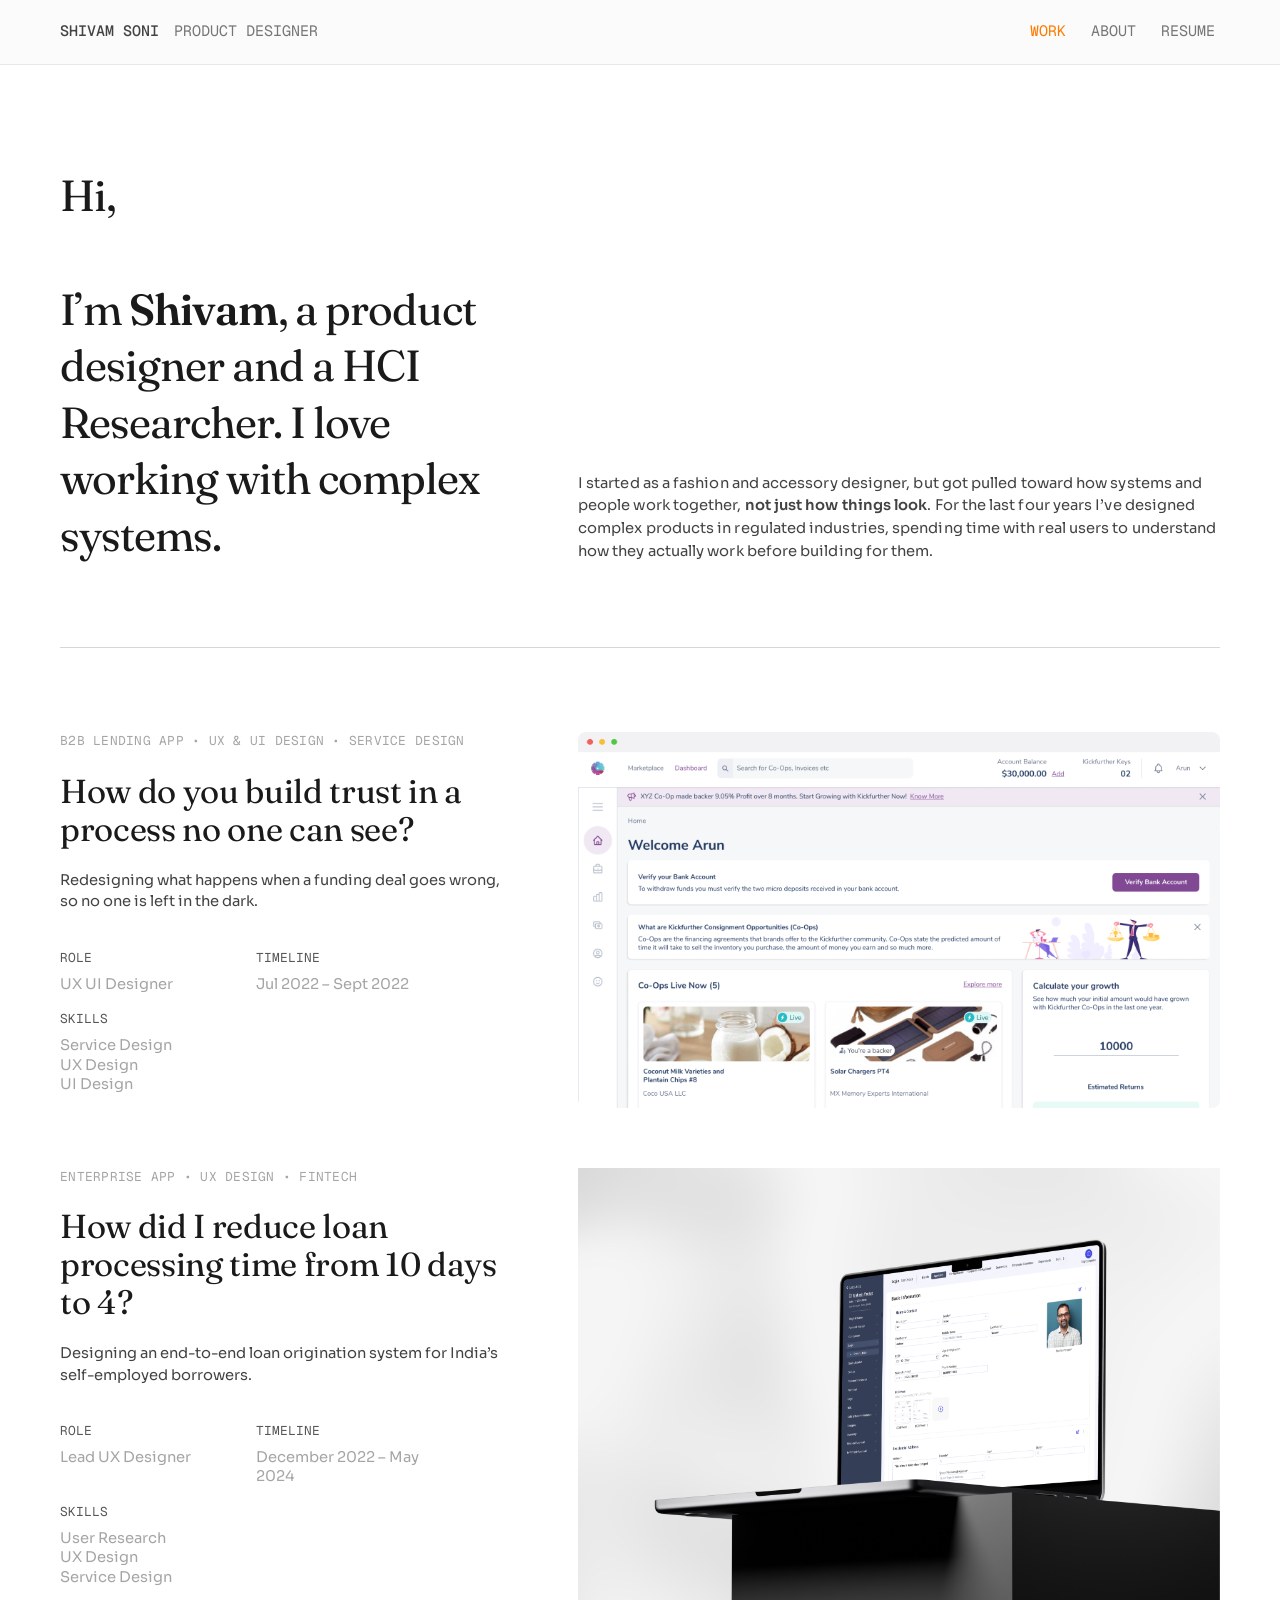
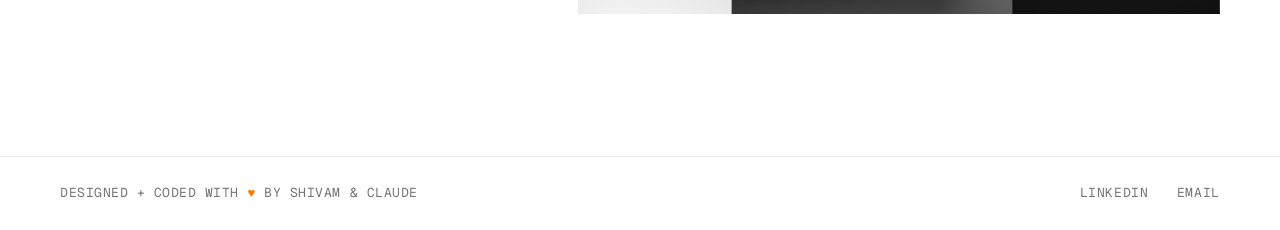
==== index.html @ f863c884 "Sahayya hero square corners; home Sahayya card uses hero image - Sahayya hero image: remove corner r" ====
<!DOCTYPE html>
<html lang="en">
<head>
  <meta charset="UTF-8" />
  <meta name="viewport" content="width=device-width, initial-scale=1.0" />
  <!-- Microsoft Clarity -->
  <script type="text/javascript">
    (function(c,l,a,r,i,t,y){
        c[a]=c[a]||function(){(c[a].q=c[a].q||[]).push(arguments)};
        t=l.createElement(r);t.async=1;t.src="https://www.clarity.ms/tag/"+i;
        y=l.getElementsByTagName(r)[0];y.parentNode.insertBefore(t,y);
    })(window, document, "clarity", "script", "ylozhf8jq7");
  </script>
  <link rel="icon" href="assets/favicon.svg" type="image/svg+xml" />
  <link rel="icon" href="assets/favicon-32.png" sizes="32x32" type="image/png" />
  <link rel="apple-touch-icon" href="assets/apple-touch-icon.png" />
  <title>Shivam Soni — Product Designer</title>
  <meta name="description" content="Shivam Soni — product designer and HCI researcher who loves working with complex systems. Selected UX case studies: Sahayya and Kickfurther." />

  <!-- Open Graph -->
  <meta property="og:type" content="website" />
  <meta property="og:title" content="Shivam Soni — Product Designer" />
  <meta property="og:description" content="Product designer & HCI researcher who loves working with complex systems. Selected UX case studies." />
  <meta property="og:image" content="assets/img/kickfurther/hero.png" />

  <link rel="preconnect" href="https://fonts.googleapis.com" />
  <link rel="preconnect" href="https://fonts.gstatic.com" crossorigin />
  <link href="https://fonts.googleapis.com/css2?family=Fraunces:opsz,wght@9..144,400;9..144,500;9..144,600&family=Mukta:wght@400;500;600;700&family=Sora:wght@400;600&family=Geist+Mono:wght@400;500&display=swap" rel="stylesheet" />
  <link rel="stylesheet" href="assets/css/styles.css" />
</head>
<body class="hp">

  <!-- ===================== TOP NAV ===================== -->
  <header class="site-nav">
    <div class="site-nav__inner">
      <div class="site-nav__rail" aria-hidden="true"></div>
      <div class="site-nav__col">
      <a class="brand" href="index.html">
        <span class="brand__name">Shivam Soni</span>
        <span class="brand__role">Product Designer</span>
      </a>
      <nav class="site-nav__nav" aria-label="Primary">
        <button class="site-nav__toggle" type="button" aria-expanded="false" aria-controls="nav-menu">
          <span>Work</span>
          <svg class="site-nav__caret" viewBox="0 0 24 24" fill="none" aria-hidden="true"><path d="M6 9l6 6 6-6" stroke="currentColor" stroke-width="2" stroke-linecap="round" stroke-linejoin="round" /></svg>
        </button>
        <div class="site-nav__links" id="nav-menu">
          <a href="index.html" class="is-current" aria-current="page">Work</a>
          <a href="about.html">About</a>
          <a href="https://drive.google.com/file/d/1szhlKCJLZO5032RSUDJxsAey4lzY45WD/view?usp=drive_link" target="_blank" rel="noopener noreferrer">Resume</a>
        </div>
      </nav>
      </div>
    </div>
  </header>

  <!-- ===================== HOME ===================== -->
  <main class="hp-main">
    <div class="hp-stack">

      <!-- ===== Intro ===== -->
      <section class="hp-hero">
        <h1 class="hp-hero__title">Hi,<br /><br />I&rsquo;m <strong>Shivam</strong>, a product designer and a HCI Researcher. I love working with complex systems.</h1>
        <p class="hp-hero__intro">I started as a fashion and accessory designer, but got pulled toward how systems and people work together, <strong>not just how things look</strong>. For the last four years I&rsquo;ve designed complex products in regulated industries, spending time with real users to understand how they actually work before building for them.</p>
      </section>

      <hr class="hp-divider" />

      <!-- ===== Selected work ===== -->
      <h2 class="visually-hidden">Selected work</h2>
      <div class="hp-work">

        <!-- Kickfurther -->
        <a class="hp-case" href="kickfurther.html" aria-label="Kickfurther case study — How do you build trust in a process no one can see?">
          <div class="hp-case__text">
            <div class="hp-case__head">
              <p class="hp-eyebrow">B2B Lending app &bull; UX &amp; UI Design &bull; Service Design</p>
              <h3 class="hp-case__title">How do you build trust in a process no one can see?</h3>
              <p class="hp-case__subtitle">Redesigning what happens when a funding deal goes wrong, so no one is left in the dark.</p>
            </div>
            <dl class="hp-meta">
              <div class="hp-meta__col"><dt>Role</dt><dd>UX UI Designer</dd></div>
              <div class="hp-meta__col"><dt>Timeline</dt><dd>Jul 2022 &ndash; Sept 2022</dd></div>
              <div class="hp-meta__col"><dt>Skills</dt><dd>Service Design<br />UX Design<br />UI Design</dd></div>
            </dl>
          </div>
          <figure class="hp-case__media asset-slot" data-caption="Kickfurther investor dashboard mockup">
            <img src="assets/img/home/laptop-kickfurther.png" alt="Kickfurther dashboard — Co-Ops and account overview, in a browser mockup" />
          </figure>
        </a>

        <!-- Sahayya -->
        <a class="hp-case" href="sahayya.html" aria-label="Sahayya case study — How did I reduce loan processing time from 10 days to 4?">
          <div class="hp-case__text">
            <div class="hp-case__head">
              <p class="hp-eyebrow">Enterprise app &bull; UX Design &bull; Fintech</p>
              <h3 class="hp-case__title">How did I reduce loan processing time from 10 days to 4?</h3>
              <p class="hp-case__subtitle">Designing an end-to-end loan origination system for India&rsquo;s self-employed borrowers.</p>
            </div>
            <dl class="hp-meta">
              <div class="hp-meta__col"><dt>Role</dt><dd>Lead UX Designer</dd></div>
              <div class="hp-meta__col"><dt>Timeline</dt><dd>December 2022 &ndash; May 2024</dd></div>
              <div class="hp-meta__col"><dt>Skills</dt><dd>User Research<br />UX Design<br />Service Design</dd></div>
            </dl>
          </div>
          <figure class="hp-case__media asset-slot" data-caption="Sahayya loan-origination app mockup">
            <img src="assets/img/sahayya/hero-laptop.png" alt="Sahayya loan-origination app shown on a laptop, over a soft grey gradient" />
          </figure>
        </a>

      </div>
    </div>
  </main>

  <!-- ===================== FOOTER ===================== -->
  <footer class="site-footer">
    <div class="site-footer__inner">
      <p class="site-footer__credit">Designed + Coded with <span class="heart">&hearts;</span> by Shivam &amp; Claude</p>
      <nav class="site-footer__links" aria-label="Social">
        <a href="https://www.linkedin.com/in/designbyshivam/" target="_blank" rel="noopener noreferrer">LinkedIn</a>
        <a href="mailto:shivamsoni164@gmail.com" target="_blank" rel="noopener noreferrer">Email</a>
      </nav>
    </div>
  </footer>

  <script src="assets/js/main.js"></script>
</body>
</html>
---- assets/css/styles.css ----
/* =====================================================================
   Sahayya case study — Shivam Soni
   Design tokens mirrored from Figma (Portfolio-Collab, node 13:1399)
   ===================================================================== */

:root {
  /* =================================================================
     Design tokens — single source of truth for the whole site.
     Values mirror the Figma "Mode 1" token export (Grey + Tangy Orange).
     ================================================================= */

  /* ---- Grey ramp (Figma "Grey") ---- */
  --grey-40:  #fbfbfb;
  --grey-50:  #fafafa;
  --grey-100: #f5f5f5;
  --grey-200: #e6e6e6;
  --grey-300: #d6d6d6;
  --grey-400: #a5a5a5;
  --grey-500: #767676;
  --grey-600: #575757;
  --grey-700: #434343;
  --grey-800: #212121;
  --grey-900: #1a1a1a;
  --grey-950: #0a0a0a;

  /* ---- Tangy Orange ramp (Figma "Tangy Orange") — brand accent ---- */
  --tangy-50:  #fff9ec;
  --tangy-100: #fff2d3;
  --tangy-200: #ffe2a5;
  --tangy-300: #ffcc6d;
  --tangy-400: #ffab32;
  --tangy-500: #ff910a;
  --tangy-600: #ff7b00;
  --tangy-700: #cc5902;
  --tangy-800: #a1460b;
  --tangy-900: #823b0c;
  --tangy-950: #461c04;

  /* ---- Semantic aliases (use these in components) ---- */
  --accent:        var(--tangy-600);   /* primary brand accent  #ff7b00 */
  --accent-strong: var(--tangy-700);   /* hover / pressed        #cc5902 */
  --accent-soft:   var(--tangy-400);   /* soft accent rules      #ffab32 */
  --accent-tint:   var(--tangy-50);    /* faint accent surface   #fff9ec */

  /* ---- Product / illustrative colours (NOT brand tokens — see note) ---- */
  --blue:       #3b41e3;      /* Sahayya app UI recreation */
  --blue-10:    #f5f5fe;
  --error:      #ff5630;      /* SQL-error dialog (semantic red) */
  --success:    #1f8a4c;      /* "mandatory/positive" status pill */

  /* ---- Surfaces ---- */
  --bg:            #ffffff;
  --persona-bg:    #f6efe6;   /* warm cream card (illustrative) */
  --lavender:      #f4f0fe;   /* hero placeholder tint (illustrative) */
  --hairline:      rgba(50, 64, 79, 0.10);

  /* ---- Type ---- */
  --font-sans: "Mukta", "Ek Mukta", -apple-system, BlinkMacSystemFont, "Segoe UI", Roboto, Arial, sans-serif;
  --font-mono: "Geist Mono", ui-monospace, SFMono-Regular, Menlo, Consolas, monospace;
  /* Serif display face for headings (Fraunces), matching the Figma design */
  --font-display: "Fraunces", Georgia, "Times New Roman", serif;
  /* Body/UI face for the Home + About pages (Figma uses Sora) */
  --font-body: "Sora", -apple-system, BlinkMacSystemFont, "Segoe UI", Roboto, Arial, sans-serif;

  /* ---- Layout ---- */
  --nav-h: 64px;
  --content-max: 768px;
  --sidebar-w: 200px;
  --gutter: 64px;
  --page-pad-x: 60px;
  --wrap-max: 1200px;
  --section-gap: 88px;
}

/* ---------------------------------------------------------------- reset */
*,
*::before,
*::after { box-sizing: border-box; }

html { scroll-behavior: smooth; scroll-padding-top: calc(var(--nav-h) + 24px); }

body {
  margin: 0;
  background: var(--bg);
  color: var(--grey-600);
  font-family: var(--font-sans);
  font-size: 18px;
  line-height: 1.6;
  -webkit-font-smoothing: antialiased;
  text-rendering: optimizeLegibility;
}

img { max-width: 100%; display: block; }
a { color: inherit; text-decoration: none; }

/* ================================================================= NAV */
.site-nav {
  position: sticky;
  top: 0;
  z-index: 100;
  background: var(--grey-40);            /* Figma grey/40 #fbfbfb */
  border-bottom: 1px solid var(--hairline);
}
.site-nav__inner {
  /* Uniform nav width across every page (1602 content + 60px gutters). */
  max-width: calc(1602px + var(--page-pad-x) * 2);
  margin: 0 auto;
  min-height: var(--nav-h);
  padding: 20px var(--page-pad-x) 21px;
  display: flex;
  align-items: center;
  gap: var(--gutter);
}
/* Rail is legacy (old content-aligned nav); the bar now spans the full inner
   width on all pages, brand hard-left and links hard-right. */
.site-nav__rail { display: none; }
.site-nav__col {
  flex: 1 1 auto;
  min-width: 0;
  max-width: none;
  display: flex;
  align-items: center;
  justify-content: space-between;
}
.brand {
  display: flex;
  gap: 15px;
  align-items: flex-start;
  font-family: var(--font-mono);
  font-size: 15px;
  line-height: 22.5px;
  text-transform: uppercase;
}
.brand__name  { color: var(--grey-700); font-weight: 500; }
.brand__role  { color: var(--grey-500); }

/* ---- Primary nav wrapper (holds the desktop links + mobile toggle) ---- */
.site-nav__nav { position: relative; display: flex; align-items: center; }

.site-nav__links {
  display: flex;
  align-items: center;
  gap: 15px;
  font-family: var(--font-mono);
  font-size: 15px;
  line-height: 22.5px;
  text-transform: uppercase;
  color: var(--grey-500);
}
.site-nav__links a {
  padding: 0 5px;
  color: var(--grey-500);
  transition: color .18s ease;
}
.site-nav__links a:hover { color: var(--grey-700); }
.site-nav__links a.is-current { color: var(--accent); }

/* ---- Mobile dropdown toggle (hidden on desktop) ---- */
.site-nav__toggle {
  display: none;
  align-items: center;
  gap: 2px;
  padding: 0 5px;
  margin: 0;
  border: 0;
  background: none;
  cursor: pointer;
  font-family: var(--font-mono);
  font-size: 15px;
  line-height: 22.5px;
  text-transform: uppercase;
  color: var(--accent);
}
.site-nav__caret {
  width: 24px;
  height: 24px;
  flex: 0 0 auto;
  transition: transform .18s ease;
}
.site-nav__toggle[aria-expanded="true"] .site-nav__caret { transform: rotate(180deg); }

/* ============================================================== LAYOUT */
.layout {
  max-width: var(--wrap-max);
  margin: 0 auto;
  padding: 72px var(--page-pad-x) 40px;
  display: flex;
  align-items: flex-start;
  gap: var(--gutter);
}

/* ---- Sidebar ---- */
.sidebar {
  position: sticky;
  top: calc(var(--nav-h) + 40px);
  flex: 0 0 var(--sidebar-w);
  width: var(--sidebar-w);
}
.sidebar__back {
  display: inline-block;
  font-family: var(--font-mono);
  font-size: 16px;
  line-height: 22.5px;
  text-transform: uppercase;
  letter-spacing: .06em;
  color: var(--grey-500);
  margin-bottom: 28px;
  transition: color .18s ease;
}
.sidebar__back:hover { color: var(--grey-800); }

.section-nav { display: flex; flex-direction: column; gap: 12px; }
.section-nav__link {
  font-family: var(--font-mono);
  font-size: 16px;
  line-height: 22.5px;
  text-transform: uppercase;
  letter-spacing: .04em;
  color: var(--grey-400);
  transition: color .18s ease;
  width: fit-content;
}
.section-nav__link:hover { color: var(--grey-600); }
.section-nav__link.is-active { color: var(--grey-900); }

/* ---- Content column ---- */
.content {
  flex: 1 1 auto;
  min-width: 0;
  max-width: var(--content-max);
}

.section { margin-bottom: var(--section-gap); }
.section:last-child { margin-bottom: 0; }

/* ============================================================ TYPE-SETS */
.eyebrow {
  font-family: var(--font-mono);
  font-size: 15px;
  letter-spacing: .04em;
  text-transform: uppercase;
  color: var(--grey-400);
  margin: 0 0 22px;
}

.hero__title {
  font-family: var(--font-display);
  font-optical-sizing: auto;
  font-size: clamp(32px, 4.8vw, 48px);
  line-height: 1.06;
  letter-spacing: -0.015em;
  color: var(--grey-800);
  font-weight: 400;
  margin: 0 0 22px;
}
.hero__subtitle {
  font-size: clamp(19px, 2.2vw, 22px);
  line-height: 1.45;
  color: var(--grey-400);
  margin: 0 0 40px;
  max-width: 680px;
}

.section__title {
  font-family: var(--font-display);
  font-optical-sizing: auto;
  font-size: clamp(28px, 4vw, 42px);
  line-height: 1.12;
  letter-spacing: -0.005em;
  color: var(--grey-800);
  font-weight: 400;
  margin: 0 0 20px;
}

.body {
  font-size: clamp(18px, 2.2vw, 22px);
  line-height: 1.45;
  color: var(--grey-500);
  margin: 0 0 22px;
  max-width: var(--content-max);
}
.body:last-child { margin-bottom: 0; }
.body strong { color: var(--grey-800); font-weight: 600; }

.caption {
  font-family: var(--font-mono);
  font-size: 13px;
  color: var(--grey-400);
  margin: 12px 0 28px;
}

/* ================================================================ META */
.meta {
  display: grid;
  grid-template-columns: repeat(4, 1fr);
  gap: 48px;
  margin: 0;
  padding-top: 8px;
}
.meta__col dt {
  font-family: var(--font-mono);
  font-size: 14px;
  text-transform: uppercase;
  letter-spacing: .03em;
  color: var(--grey-500);
  margin-bottom: 8px;
}
.meta__col dd {
  margin: 0;
  font-size: 16px;
  line-height: 1.5;
  color: var(--grey-600);
}

/* ======================================================= ASSET SLOTS */
/* Framed placeholders that "just work" whether or not the real
   exported image is present. When the <img> loads, it covers the
   placeholder; when it 404s, main.js reveals a labelled panel.       */
.asset-slot {
  position: relative;
  margin: 0 0 32px;
  border: 1px solid var(--hairline);
  border-radius: 6px;
  overflow: hidden;
  background: var(--lavender);
}
.asset-slot img { width: 100%; height: auto; display: block; }

.asset-slot.is-missing { background: var(--grey-40); }
.asset-slot.is-missing img { display: none; }
.asset-slot.is-missing::after {
  content: attr(data-caption) " — add to /images";
  display: flex;
  align-items: center;
  justify-content: center;
  text-align: center;
  padding: 24px;
  min-height: 100%;
  font-family: var(--font-mono);
  font-size: 13px;
  color: var(--grey-400);
  background:
    repeating-linear-gradient(45deg, transparent, transparent 11px, rgba(0,0,0,.02) 11px, rgba(0,0,0,.02) 12px);
}
/* Give empty slots a sensible height via aspect ratios */
.hero__image { aspect-ratio: 766 / 512; }
.diagram { aspect-ratio: 761 / 325; }
.diagram--matrix { aspect-ratio: 768 / 630; background: var(--grey-40); }
.diagram--wide { aspect-ratio: 768 / 158; }
.asset-slot.is-missing { aspect-ratio: auto; }
/* When a real image is present, let it define the height (avoids crop/gap
   when an export's ratio differs slightly from the placeholder box). */
.asset-slot:has(img) { aspect-ratio: auto; border: none; background: transparent; border-radius: 0; }
.asset-slot.is-missing.hero__image::after { min-height: 320px; }
.asset-slot.is-missing.diagram::after { min-height: 240px; }
.asset-slot.is-missing.diagram--matrix::after { min-height: 420px; }
.asset-slot.is-missing.diagram--wide::after { min-height: 120px; }

/* Small dialog image — keep it dialog-sized, not full width */
.error-slot { max-width: 420px; }

/* ============================================================ PERSONA */
.persona {
  display: grid;
  grid-template-columns: 320px 1fr;
  gap: 0;
  background: var(--persona-bg);
  border-radius: 10px;
  overflow: hidden;
  margin-bottom: 40px;
}
.persona__media {
  position: relative;
  min-height: 340px;
  background: #e9ddcb;
}
.persona__photo {
  margin: 0;
  border: none;
  border-radius: 0;
  height: 100%;
  background: #e2d4bf;
}
.persona__photo,
.persona__photo img { height: 100%; }
.persona__photo img { object-fit: cover; }
.persona__photo.is-missing { aspect-ratio: auto; }
.persona__photo.is-missing::after { min-height: 340px; }

.persona__body { padding: 32px 34px; }
.persona__kicker {
  font-family: var(--font-mono);
  font-size: 12px;
  letter-spacing: .08em;
  text-transform: uppercase;
  color: var(--accent);
  margin: 0 0 14px;
}
.persona__name {
  font-size: 32px;
  line-height: 1.1;
  font-weight: 600;
  color: var(--grey-800);
  margin: 0 0 14px;
}
.persona__name span { color: var(--accent); }
.persona__desc {
  font-size: 16px;
  color: var(--grey-600);
  margin: 0 0 20px;
}
.persona__quote {
  margin: 0 0 22px;
  padding-left: 16px;
  border-left: 2px solid var(--accent-soft);
  font-size: 16px;
  font-style: italic;
  color: var(--grey-700);
}

/* ---- chips ---- */
.chip-row { list-style: none; margin: 0; padding: 0; display: flex; flex-wrap: wrap; gap: 8px; }
.chip {
  font-family: var(--font-mono);
  font-size: 12px;
  letter-spacing: .02em;
  color: var(--grey-600);
  background: rgba(255, 255, 255, 0.7);
  border: 1px solid rgba(0, 0, 0, 0.06);
  border-radius: 999px;
  padding: 6px 12px;
  white-space: nowrap;
}
.chip--overlay {
  position: absolute;
  z-index: 2;
  background: rgba(255, 255, 255, 0.92);
  box-shadow: 0 2px 10px rgba(0, 0, 0, 0.08);
}
.chip--a { top: 16px; left: 16px; }
.chip--b { bottom: 16px; left: 16px; }

/* =============================================================== HMW */
.hmw { list-style: none; margin: 22px 0; padding: 0; display: flex; flex-direction: column; gap: 28px; }
.hmw__item {
  border-left: 2px solid var(--accent-soft);
  padding: 2px 0 2px 18px;
  font-style: italic;
  font-size: 18px;
  line-height: 1.5;
  color: var(--grey-600);
}
.hmw__item strong { color: var(--grey-800); font-weight: 600; }

/* ========================================================= UI CARD */
.ui-card {
  border: 1px solid var(--grey-300);
  border-radius: 8px;
  overflow: hidden;
  background: #fff;
  box-shadow: 0 8px 30px rgba(0, 0, 0, 0.05);
  margin: 8px 0 4px;
}
.ui-card__tabs {
  display: flex;
  flex-wrap: wrap;
  gap: 4px;
  padding: 10px 14px 0;
  background: var(--blue-10);
  border-bottom: 1px solid var(--grey-300);
}
.ui-tab {
  font-family: var(--font-mono);
  font-size: 12px;
  color: var(--grey-500);
  padding: 8px 12px;
  border-radius: 6px 6px 0 0;
}
.ui-tab.is-active { color: var(--blue); background: #fff; font-weight: 500; box-shadow: inset 0 -2px 0 var(--blue); }
.ui-card__meta {
  display: flex;
  align-items: center;
  flex-wrap: wrap;
  gap: 10px;
  padding: 14px 18px;
  font-family: var(--font-mono);
  font-size: 12px;
  color: var(--grey-500);
}
.ui-status {
  font-family: var(--font-mono);
  font-size: 11px;
  text-transform: uppercase;
  letter-spacing: .04em;
  padding: 3px 9px;
  border-radius: 999px;
}
.ui-status--positive { color: var(--success); background: rgba(31, 138, 76, 0.10); }
.ui-status--mandatory { color: var(--accent); background: var(--accent-tint); }

.ui-table-wrap { overflow-x: auto; }
.ui-table { width: 100%; border-collapse: collapse; font-size: 14px; min-width: 460px; }
.ui-table th {
  text-align: left;
  font-family: var(--font-mono);
  font-size: 11px;
  text-transform: uppercase;
  letter-spacing: .04em;
  color: var(--grey-400);
  font-weight: 500;
  padding: 10px 18px;
  border-bottom: 1px solid var(--grey-300);
  background: var(--grey-40);
}
.ui-table td { padding: 11px 18px; color: var(--grey-700); border-bottom: 1px solid var(--grey-300); }
.ui-table__section td {
  font-family: var(--font-mono);
  font-size: 11px;
  text-transform: uppercase;
  letter-spacing: .05em;
  color: var(--grey-500);
  background: var(--blue-10);
}
.ui-table tbody tr:last-child td { border-bottom: none; }
.ui-card__remark {
  margin: 0;
  padding: 14px 18px 16px;
  font-size: 14px;
  color: var(--grey-600);
  border-top: 1px solid var(--grey-300);
}
.ui-card__remark span {
  font-family: var(--font-mono);
  font-size: 11px;
  text-transform: uppercase;
  letter-spacing: .04em;
  color: var(--grey-400);
  margin-right: 10px;
}

/* ======================================================= ERROR CARD */
.error-card {
  border: 1px solid rgba(255, 86, 48, 0.35);
  border-radius: 8px;
  background: #fff;
  max-width: 420px;
  margin: 8px 0 32px;
  overflow: hidden;
  box-shadow: 0 8px 30px rgba(0, 0, 0, 0.05);
}
.error-card__head {
  display: flex;
  align-items: center;
  gap: 10px;
  background: rgba(255, 86, 48, 0.08);
  color: var(--error);
  font-weight: 600;
  font-size: 15px;
  padding: 14px 18px;
  border-bottom: 1px solid rgba(255, 86, 48, 0.2);
}
.error-card__dot { width: 10px; height: 10px; border-radius: 50%; background: var(--error); flex: 0 0 auto; }
.error-card__label {
  font-family: var(--font-mono);
  font-size: 11px;
  text-transform: uppercase;
  letter-spacing: .05em;
  color: var(--grey-400);
  margin: 16px 18px 6px;
}
.error-card__body { margin: 0; padding: 0 18px 18px; font-size: 14px; color: var(--grey-600); line-height: 1.6; }

/* ============================================================= FOOTER */
.site-footer {
  border-top: 1px solid var(--hairline);
  margin-top: 40px;
}
.site-footer__inner {
  /* Match the nav width so the footer aligns with the bar on every page. */
  max-width: calc(1602px + var(--page-pad-x) * 2);
  margin: 0 auto;
  padding: 26px var(--page-pad-x);
  display: flex;
  align-items: center;
  justify-content: space-between;
  gap: 20px;
}
.site-footer__credit {
  font-family: var(--font-mono);
  font-size: 13px;
  text-transform: uppercase;
  letter-spacing: .04em;
  color: var(--grey-500);
  margin: 0;
}
.heart { color: var(--accent); }
.site-footer__links {
  display: flex;
  gap: 28px;
  font-family: var(--font-mono);
  font-size: 13px;
  text-transform: uppercase;
  letter-spacing: .05em;
  color: var(--grey-500);
}
.site-footer__links a { transition: color .18s ease; }
.site-footer__links a:hover { color: var(--grey-800); }

/* ============================================================== HOME */
.visually-hidden {
  position: absolute; width: 1px; height: 1px; padding: 0; margin: -1px;
  overflow: hidden; clip: rect(0 0 0 0); white-space: nowrap; border: 0;
}
/* Homepage has no sidebar, so its content is a single column centred on
   the page (not offset by an empty rail like the case-study layout). */
.home-layout {
  max-width: calc(var(--content-max) + var(--page-pad-x) * 2);
  margin: 0 auto;
  padding: 72px var(--page-pad-x) 40px;
}
.home-rail { display: none; }
.home-content { min-width: 0; max-width: none; }

/* Centre the shared nav on the homepage so it lines up with that column */
.home .site-nav__rail { display: none; }
.home .site-nav__col { margin: 0 auto; }

/* =====================================================================
   HOME PAGE (Figma 273:76 desktop / 313:3715 mobile)
   Wide two-column layout: hero (heading + intro), then case rows pairing
   a text column with a MacBook browser mockup. Two-column >=1280px,
   single-column stack below (tablet + mobile).
   ===================================================================== */
/* Full-width nav on the homepage (no sidebar rail; not the centred About nav).
   The nav wrap matches the homepage content wrap so the brand + links line up
   with the content edges at full width. */
.hp .site-nav__rail { display: none; }
.hp .site-nav__col { max-width: none; }
.hp .site-nav__inner,
.hp .site-footer__inner { max-width: calc(1602px + var(--page-pad-x) * 2); }

.hp-main {
  max-width: calc(1602px + var(--page-pad-x) * 2);
  margin: 0 auto;
  padding: clamp(48px, 8vw, 120px) var(--page-pad-x);
}
.hp-stack { display: flex; flex-direction: column; gap: 44px; }

/* ---- Hero ---- */
.hp-hero {
  display: flex;
  gap: 60px;
  align-items: flex-end;
  padding-bottom: 40px;
}
.hp-hero__title {
  flex: 642 1 0;
  min-width: 0;
  margin: 0;
  font-family: var(--font-display);
  font-optical-sizing: auto;
  font-weight: 400;
  font-size: clamp(24px, 3.4vw, 45px);
  line-height: 1.3;
  letter-spacing: -0.023em;
  color: var(--grey-900);
}
.hp-hero__title strong { font-weight: 600; }
.hp-hero__intro {
  flex: 900 1 0;
  min-width: 0;
  margin: 0;
  font-family: var(--font-body);
  font-size: clamp(14px, 1.15vw, 18px);
  line-height: 1.56;
  letter-spacing: 0.005em;
  color: var(--grey-700);
}
.hp-hero__intro strong { font-weight: 600; }

.hp-divider { border: 0; border-top: 1px solid var(--grey-300); margin: 0; }

/* ---- Work ---- */
.hp-work { display: flex; flex-direction: column; gap: 60px; padding-top: 40px; }
.hp-case {
  display: flex;
  gap: 60px;
  align-items: flex-start;
  text-decoration: none;
  color: inherit;
  border-radius: 12px;
  outline-offset: 8px;
}
.hp-case__text {
  flex: 642 1 0;
  min-width: 0;
  display: flex;
  flex-direction: column;
  gap: 36px;
}
.hp-case__head { display: flex; flex-direction: column; gap: 22px; }
.hp-eyebrow {
  font-family: var(--font-mono);
  font-size: clamp(12px, 1vw, 16px);
  line-height: 1.4;
  letter-spacing: .02em;
  text-transform: uppercase;
  color: var(--grey-400);
  margin: 0;
}
.hp-case__title {
  font-family: var(--font-display);
  font-optical-sizing: auto;
  font-weight: 400;
  font-size: clamp(22px, 2.6vw, 34px);
  line-height: 1.14;
  letter-spacing: -0.01em;
  color: var(--grey-900);
  margin: 0;
  transition: color .2s ease;
}
.hp-case__subtitle {
  font-family: var(--font-body);
  font-size: clamp(14px, 1.15vw, 18px);
  line-height: 1.45;
  color: var(--grey-700);
  margin: 0;
}
.hp-meta { display: flex; flex-wrap: wrap; gap: 16px; margin: 0; }
.hp-meta__col { display: flex; flex-direction: column; gap: 8px; flex: 0 0 auto; width: 180px; }
.hp-meta__col dt {
  font-family: var(--font-mono);
  font-size: clamp(12px, 1vw, 16px);
  line-height: 1.4;
  text-transform: uppercase;
  color: var(--grey-600);
}
.hp-meta__col dd {
  margin: 0;
  font-family: var(--font-body);
  font-size: clamp(14px, 1.15vw, 18px);
  line-height: 1.33;
  color: var(--grey-400);
}
.hp-case:hover .hp-case__title { color: var(--accent); }
.hp-case:focus-visible { outline: 2px solid var(--accent); }

/* ---- Case media (single browser-mockup image supplied by the designer) ---- */
.hp-case__media { flex: 900 1 0; min-width: 0; margin: 0; }
.hp-case__media.asset-slot { border: 0; border-radius: 0; background: transparent; }
.hp-case__media.asset-slot:not(.is-missing) { aspect-ratio: auto; }
.hp-case__media img { width: 100%; height: auto; display: block; }
/* Placeholder box until the mockup image is uploaded */
.hp-case__media.is-missing { aspect-ratio: 1600 / 1000; background: var(--grey-100); }
.hp-case__media.is-missing::after { min-height: 200px; }

/* Stack to a single column on tablet + mobile; laptop mockup goes on top */
@media (max-width: 1279px) {
  /* Stacked column: reset the desktop flex ratios (flex-basis:0 would collapse
     the height of each item — notably the mockup image — to 0 in a column). */
  .hp-hero { flex-direction: column; align-items: flex-start; gap: 30px; padding-bottom: 0; }
  .hp-hero__title, .hp-hero__intro { flex: 0 0 auto; width: 100%; }
  .hp-case { flex-direction: column; gap: 24px; }
  .hp-case__text { flex: 0 0 auto; width: 100%; }
  .hp-case__media { flex: 0 0 auto; width: 100%; order: -1; }
  .hp-work { gap: 44px; }
}
@media (max-width: 640px) {
  /* Meta columns shrink so Role + Timeline still sit side by side on phones */
  .hp-meta__col { width: auto; min-width: 108px; }
}

/* ========================================================= ANIMATION */
.fade-in { opacity: 0; transform: translateY(18px); transition: opacity .6s ease, transform .6s ease; }
.fade-in.visible { opacity: 1; transform: none; }
@media (prefers-reduced-motion: reduce) {
  html { scroll-behavior: auto; }
  .fade-in { opacity: 1; transform: none; transition: none; }
}

/* ========================================================= RESPONSIVE */
@media (max-width: 1080px) {
  :root { --page-pad-x: 40px; --gutter: 44px; --sidebar-w: 176px; }
}

@media (max-width: 900px) {
  :root { --page-pad-x: 32px; --section-gap: 64px; }
  /* Sidebar collapses, so the nav spans the full width too */
  .site-nav__rail { display: none; }
  .site-nav__col { max-width: none; }
  /* align-items:stretch pins the content column to the screen width so
     wide children (e.g. the Kickfurther blueprint strip) scroll inside
     their own box instead of blowing the page out horizontally. */
  .layout { flex-direction: column; align-items: stretch; padding-top: 40px; gap: 0; }
  .sidebar {
    position: static;
    width: 100%;
    flex-basis: auto;
    margin-bottom: 40px;
    padding-bottom: 20px;
    border-bottom: 1px solid var(--hairline);
  }
  .sidebar__back { margin-bottom: 18px; }
  .section-nav {
    flex-direction: row;
    flex-wrap: wrap;
    gap: 10px 18px;
  }
  .content { max-width: none; }
  .persona { grid-template-columns: 1fr; }
  .persona__media { min-height: 260px; }
  .persona__photo.is-missing::after { min-height: 220px; }
}

@media (max-width: 640px) {
  :root { --page-pad-x: 20px; --nav-h: 60px; }
  body { font-size: 16px; }
  .site-nav__inner { padding: 20px var(--page-pad-x) 21px; }

  /* Collapse the inline links into a dropdown revealed by the toggle */
  .site-nav__toggle { display: inline-flex; }
  .site-nav__links {
    display: none;
    position: absolute;
    top: calc(100% + 21px);
    right: 0;
    flex-direction: column;
    align-items: flex-start;
    gap: 15px;
    width: 120px;
    padding: 20px;
    background: var(--grey-100);                  /* Figma grey/100 */
    box-shadow: 0 2px 1px rgba(165, 165, 165, 0.1);
    z-index: 110;
  }
  .site-nav__links.is-open { display: flex; }

  .meta { grid-template-columns: repeat(2, 1fr); gap: 28px; }
  .persona__body { padding: 24px; }
  .site-footer__inner { flex-direction: column; align-items: flex-start; gap: 14px; }
}

@media (max-width: 400px) {
  .meta { grid-template-columns: 1fr; }
}

/* ---- Home responsive ---- */
@media (max-width: 900px) {
  .home-layout { padding-top: 40px; gap: 0; }
  .home-rail { display: none; }
  .home-content { max-width: none; }
}


/* =====================================================================
   Kickfurther case study — page-specific overrides
   Type system differs from Sahayya: Fraunces (display, serif) for
   headings, Ek Mukta for body, mono for labels. Merged into this single stylesheet (scoped to body.kf).
   ===================================================================== */

body.kf {
  /* Redefine the shared font tokens for this page only */
  --font-sans: "Mukta", "Ek Mukta", -apple-system, BlinkMacSystemFont, "Segoe UI", Roboto, Arial, sans-serif;
  --font-display: "Fraunces", Georgia, "Times New Roman", serif;
  --font-mono: "Geist Mono", ui-monospace, SFMono-Regular, Menlo, Consolas, monospace;

  /* Kickfurther-specific tokens */
  --kf-purple: #8b3fa3;
  --red-200: #fee5ea;
  --red-700: #ed3355;
  --red-800: #c72850;

  font-size: 18px;
}

/* ---- Type tuning for the serif/sans pairing ---- */
.kf .eyebrow { font-size: 16px; line-height: 22.5px; color: var(--grey-500); }  /* Figma "Mono 16", Grey/500 */

.kf .hero__title {
  font-weight: 400;
  font-size: clamp(32px, 4.8vw, 48px);
  line-height: 1.06;
  letter-spacing: -0.015em;
  font-optical-sizing: auto;
}
.kf .hero__subtitle {
  font-family: var(--font-body);      /* Sora Regular (Figma hero subtitle) */
  font-weight: 400;
  font-size: 24px;
  line-height: 32px;
  color: var(--grey-700);             /* Figma grey/700 #434343 */
  max-width: none;                    /* fill the content column, like the body copy */
}
.kf .section__title {
  font-weight: 400;
  font-size: clamp(28px, 4vw, 42px);
  line-height: 1.12;
  letter-spacing: -0.005em;
  font-optical-sizing: auto;
}
.kf .body {
  font-family: var(--font-body);      /* Sora (Figma "Body Regular 22") */
  font-weight: 300;                    /* Light */
  font-size: 18px;
  line-height: 26px;
  color: var(--grey-700);
}

/* ---- Sub-section headings (Ek Mukta Medium 26) ---- */
.kf-subhead {
  font-family: var(--font-sans);
  font-weight: 500;
  font-size: clamp(21px, 2.6vw, 26px);
  line-height: 1.25;
  color: var(--grey-700);
  margin: 10px 0 20px;
}

/* ---- The "in the dark" statements: Ek Mukta 22 / grey-700, bold lead-in,
       subtle grey-40 fill + orange left rule (per Figma) ---- */
.kf .hmw { gap: 30px; }
.kf .hmw__item {
  font-family: var(--font-body);
  font-weight: 300;
  font-style: normal;
  font-size: 18px;
  line-height: 26px;
  color: var(--grey-600);
  background: var(--grey-100);
  border-left: 2px solid var(--tangy-500);   /* Figma Tangy Orange/500 #ff910a */
  padding: 6px 15px;
}
.kf .hmw__item strong { color: var(--grey-700); font-weight: 700; }

/* ===================================================== PROMISE CARDS */
.kf-cards {
  list-style: none;
  margin: 32px 0;
  padding: 0;
  display: grid;
  grid-template-columns: repeat(3, 1fr);
  gap: 24px;
}
.kf-card {
  display: flex;
  flex-direction: column;
  gap: 16px;
  background: var(--grey-50);
  border-radius: 12px;
  padding: 24px;
}
.kf-card__icon {
  width: 44px;
  height: 44px;
  border-radius: 50%;
  background: var(--kf-purple);
  display: flex;
  align-items: center;
  justify-content: center;
  flex: 0 0 auto;
  color: #fff;
}
.kf-card__icon svg { width: 20px; height: 20px; display: block; }
.kf-card__title {
  font-family: var(--font-sans);
  font-weight: 600;
  font-size: 20px;
  line-height: 1.25;
  color: var(--grey-900);
  margin: 0;
}
.kf-card__desc {
  font-size: 16px;
  line-height: 1.5;
  color: var(--grey-500);
  margin: 0;
}

/* ============================================== COMPLIANCE / ALERTS */
.kf-status {
  border: 1px solid var(--grey-200);
  border-radius: 10px;
  overflow: hidden;
  background: #fff;
  box-shadow: 0 8px 30px rgba(0, 0, 0, 0.05);
  margin: 8px 0 40px;
}
.kf-status__tabs {
  display: flex;
  flex-wrap: wrap;
  gap: 6px 22px;
  padding: 16px 20px;
  border-bottom: 1px solid var(--grey-200);
  background: var(--grey-40);
}
.kf-status__tab {
  display: inline-flex;
  align-items: center;
  gap: 8px;
  font-family: var(--font-mono);
  font-size: 12px;
  letter-spacing: .02em;
  text-transform: uppercase;
  color: var(--grey-600);
}
.kf-x {
  display: inline-flex;
  align-items: center;
  justify-content: center;
  width: 16px;
  height: 16px;
  border-radius: 50%;
  background: var(--red-700);
  color: #fff;
  font-size: 12px;
  line-height: 1;
}
.kf-alerts { list-style: none; margin: 0; padding: 14px 16px; display: flex; flex-direction: column; gap: 10px; }
.kf-alert {
  background: var(--red-200);
  color: var(--red-800);
  border-radius: 8px;
  padding: 12px 16px;
  font-size: 14px;
  line-height: 1.45;
}
.kf-alert a { color: var(--red-800); font-weight: 600; text-decoration: underline; text-underline-offset: 2px; }

/* ===================================================== BLUEPRINT STRIP */
.kf-strip {
  display: flex;
  gap: 16px;
  overflow-x: auto;
  padding-bottom: 10px;
  margin: 8px 0 32px;
  scroll-snap-type: x mandatory;
  -webkit-overflow-scrolling: touch;
}
.kf-strip__item {
  flex: 0 0 auto;
  height: clamp(240px, 40vw, 380px);
  margin: 0;
  scroll-snap-align: start;
}
.kf-strip__item img { width: auto; height: 100%; max-width: none; }

/* ===================================================== STAT TILES */
.kf-stats {
  display: grid;
  grid-template-columns: repeat(2, 1fr);
  gap: 24px;
  margin: 28px 0 8px;
}
.kf-stat {
  background: var(--grey-50);
  border: none;
  border-top: 3px solid var(--accent-soft);
  border-radius: 0;
  padding: 22px 24px;
  display: flex;
  flex-direction: column;
  gap: 12px;
}
.kf-stat__icon { width: 29px; height: 29px; color: var(--accent); flex: 0 0 auto; }
.kf-stat__icon svg { width: 100%; height: 100%; display: block; }
.kf-stat__num {
  font-family: var(--font-sans);
  font-weight: 700;
  font-size: clamp(34px, 4.6vw, 42px);
  line-height: 1;
  color: var(--grey-700);
}
.kf-stat__label {
  font-size: clamp(18px, 2.2vw, 24px);
  line-height: 1.35;
  color: var(--grey-700);
}

/* ===================================================== ASSET ASPECTS */
.kf .diagram--marketplace { aspect-ratio: 768 / 337; }
.kf .diagram--flow        { aspect-ratio: 768 / 420; }
.kf .diagram--investor    { aspect-ratio: 768 / 253; }
.kf .diagram--business    { aspect-ratio: 768 / 456; }
.kf .diagram--wide        { aspect-ratio: 840 / 193; }

.kf .asset-slot.is-missing.diagram--marketplace::after { min-height: 220px; }
.kf .asset-slot.is-missing.diagram--flow::after        { min-height: 280px; }
.kf .asset-slot.is-missing.diagram--investor::after    { min-height: 180px; }
.kf .asset-slot.is-missing.diagram--business::after    { min-height: 320px; }
.kf .asset-slot.is-missing.diagram--wide::after        { min-height: 150px; }
.kf .asset-slot.is-missing.kf-strip__item::after       { min-height: 220px; }

/* ===================================================== RESPONSIVE */
@media (max-width: 900px) {
  .kf-cards { grid-template-columns: 1fr; gap: 28px; }
}
@media (max-width: 640px) {
  body.kf { font-size: 17px; }
  .kf-stats { grid-template-columns: 1fr; }
  .kf-strip__item { flex-basis: 92%; }
}

/* =====================================================================
   Case-study updates (Figma "KF Page" resync)
   ===================================================================== */

/* Nav on case-study pages now inherits the uniform base width (see
   .site-nav__inner) so every page's nav has identical left/right gutters. */

/* Introduction marketplace diagram */
.kf .diagram--intro { aspect-ratio: 848 / 372; }
.kf .asset-slot.is-missing.diagram--intro::after { min-height: 240px; }

/* Wide flow maps / service blueprints — readable height, scroll horizontally */
.kf .kf-scroll {
  margin: 8px 0 32px;
  overflow-x: auto;
  overflow-y: hidden;
  -webkit-overflow-scrolling: touch;
}
.kf .kf-scroll:has(img) {
  border: 1px solid var(--grey-300);   /* Figma image frame */
  border-radius: 11px;
  background: var(--grey-40);
}
.kf .kf-scroll img {
  height: clamp(280px, 46vw, 460px);
  width: auto;
  max-width: none;
}
.kf .asset-slot.is-missing.kf-scroll::after { min-height: 300px; }

/* Two-up screenshot row (Go deeper into the cancellation flow) */
.kf .kf-duo {
  display: flex;
  gap: 20px;
  align-items: stretch;
  margin: 8px 0 32px;
}
.kf .kf-duo__item { flex: 1 1 0; min-width: 0; margin: 0; }
.kf .asset-slot.is-missing.kf-duo__item::after { min-height: 220px; }

@media (max-width: 640px) {
  .kf .kf-duo { flex-direction: column; }
  /* In a column, flex-basis:0 collapses the items to ~0 height (and the
     framed overflow:hidden then clips the image away) — reset to content height. */
  .kf .kf-duo__item { flex: 0 0 auto; }
  .kf .kf-scroll img { height: 260px; }
  /* Hide the case-study side nav (Back + section links) on mobile only */
  .cs .sidebar { display: none; }
}

/* ---------------------------------------------------------------------
   Kickfurther revised layout (Figma) — fractional 3-column grid,
   framed images, investor gallery. Max page width 1722px.
   --------------------------------------------------------------------- */

/* Main is now a 3-col grid: sidebar 0.25fr | content 1fr | empty 0.25fr */
.kf .layout {
  max-width: 1722px;
  display: grid;
  grid-template-columns: 0.25fr 1fr 0.25fr;
  gap: 32px;
  align-items: start;
}
.kf .sidebar { width: auto; }        /* fills col 1 (fluid) */
.kf .content { max-width: none; }    /* fills col 2 (fluid) */
/* Body copy fills the full content column edge-to-edge, like the images
   (Figma body nodes span the whole column). */
.kf .body { max-width: none; }

@media (max-width: 900px) {
  .kf .layout { grid-template-columns: 1fr; gap: 0; }   /* stack on tablet/mobile */
}

/* Framed images — 1px Grey/300 border + 11px radius (Figma) */
.kf .asset-slot:has(img) {
  border: 1px solid var(--grey-300);
  border-radius: 11px;
  overflow: hidden;
  background: transparent;
  aspect-ratio: auto;
}
/* wide scroll maps keep their frame but stay horizontally scrollable */
.kf .kf-scroll:has(img) { overflow-x: auto; overflow-y: hidden; }

/* Investor gallery (single combined image) */
.kf .kf-gallery { margin: 8px 0 32px; }
.kf .asset-slot.is-missing.kf-gallery::after { min-height: 480px; }


/* =====================================================================
   About page (Figma node 236:2569) — centred column, photo bento,
   display heading + body. Reuses .home-layout / .home-content centring.
   ===================================================================== */
body.about .home-layout { padding-top: 47px; padding-bottom: 48px; }

.about-stack { display: flex; flex-direction: column; gap: 44px; width: 100%; }
.about-divider { border: 0; border-top: 1px solid var(--hairline); margin: 0; width: 100%; }

/* Photo bento — 768 × 428, two rows of three (widths per Figma). */
.about-bento {
  display: flex;
  flex-direction: column;
  gap: 16px;
  width: 100%;
  aspect-ratio: 768 / 428;
}
.about-bento__row { display: flex; gap: 16px; flex: 1 1 0; min-height: 0; }
.about-bento__cell {
  position: relative;
  min-width: 0;
  height: 100%;
  margin: 0;
  overflow: hidden;
  border-radius: 0;
}
.about-bento__cell img { width: 100%; height: 100%; object-fit: cover; display: block; }
/* Flex-grow ratios reproduce the exact column widths at 768 and scale down. */
.about-bento__row--1 .about-bento__cell:nth-child(1) { flex: 187 0 0; }
.about-bento__row--1 .about-bento__cell:nth-child(2) { flex: 231 0 0; }
.about-bento__row--1 .about-bento__cell:nth-child(3) { flex: 318 0 0; }
.about-bento__row--2 .about-bento__cell:nth-child(1) { flex: 299 0 0; }
.about-bento__row--2 .about-bento__cell:nth-child(2) { flex: 133 0 0; }
.about-bento__row--2 .about-bento__cell:nth-child(3) { flex: 304 0 0; }
/* Keep the missing-image placeholder filling its cell until photos are added */
.about-bento__cell.is-missing { aspect-ratio: auto; }
.about-bento__cell.is-missing::after { min-height: 100%; }

.about-text { display: flex; flex-direction: column; gap: 32px; width: 100%; }
.about-heading {
  font-family: var(--font-display);
  font-optical-sizing: auto;
  font-weight: 400;
  font-size: clamp(24px, 4.8vw, 48px);
  line-height: 1.1;
  letter-spacing: -0.01em;
  color: var(--grey-800);
  margin: 0;
}
/* Body switches to Sora (Figma) — 18/25 desktop, 14/24 mobile */
.about-body p {
  font-family: var(--font-body);
  font-size: clamp(14px, 1.4vw, 18px);
  line-height: 1.45;
  color: var(--grey-500);
  margin: 0 0 25px;
}
.about-body p:last-child { margin-bottom: 0; }
.about-body ul { margin: 0; padding-left: 27px; list-style: disc; }
.about-body li {
  font-family: var(--font-body);
  font-size: clamp(14px, 1.4vw, 18px);
  line-height: 1.45;
  color: var(--grey-500);
}

/* "Lets Chat" button — bordered pill, only the bottom-right corner rounded */
.about-cta-wrap { margin-top: 40px; }
.about-cta {
  display: inline-flex;
  align-items: center;
  justify-content: center;
  padding: 10px 14px;
  background: var(--grey-40);
  border: 1px solid var(--grey-900);
  border-radius: 0 0 9px 0;
  font-family: var(--font-mono);
  font-size: 14px;
  line-height: 1;
  letter-spacing: .04em;
  text-transform: uppercase;
  color: var(--grey-900);
  transition: background .18s ease, color .18s ease;
}
.about-cta:hover { background: var(--grey-900); color: var(--grey-40); }

@media (max-width: 640px) {
  .about-bento { aspect-ratio: auto; }
  .about-bento__row { height: 150px; flex: 0 0 auto; gap: 4px; }
  .about-bento { gap: 8px; }
  .about-divider { display: none; }
}

/* =====================================================================
   Sahayya case study (Figma node 534:6485) — reuses the Kickfurther kit
   (body.kf) and adds: a shader hero stage, image+text splits, numbered
   notes, a four-bucket list, and a two-up "what I learned" grid.
   Scoped to body.sa.
   ===================================================================== */

/* Thin section divider (Figma "Line 1" after Scope) */
.sa .sa-rule {
  border: 0;
  border-top: 1px solid var(--grey-200);
  margin: 8px 0 56px;
  width: 100%;
}

/* ---- Figma image treatment --------------------------------------- *
 * Every screenshot sits on a soft grey panel with the image inset,
 * square corners and no stroke (overrides the kit's framed-image rule). */
.sa .sa-shot:has(img) {
  background: var(--grey-100);
  border: 0;
  border-radius: 0;
  padding: 25px;
}
.sa .sa-split__media:has(img) {
  border: 0;
  border-radius: 0;
  background: var(--grey-100);   /* grey container sits behind the image only */
  padding: 20px;
}

/* ---- Image + text split (The customer, Solution 02 blocks) --------- *
 * The grey panel spans the whole row; image left, text vertically
 * centred on the right. */
.sa .sa-split {
  display: flex;
  gap: 40px;
  align-items: center;
  margin: 8px 0 32px;
}
.sa .sa-split__media { flex: 1 1 0; min-width: 0; margin: 0; }
.sa .sa-split__text  { flex: 1 1 0; min-width: 0; }
.sa .sa-split__text .body:last-child { margin-bottom: 0; }
.sa .asset-slot.is-missing.sa-split__media::after { min-height: 320px; }

/* ---- Hero image: square corners, no stroke (Figma) ---------------- */
.sa .hero__image:has(img) { border: 0; border-radius: 0; }

/* ---- Full-width screenshots --------------------------------------- */
.sa .asset-slot.is-missing.sa-shot::after { min-height: 300px; }

/* ---- HMW bars: tighter spacing (match Figma) ---------------------- */
.sa .hmw { gap: 16px; }

/* ---- Big bold number for numbered notes (Figma: dark sans) --------- */
.sa .sa-note__num {
  display: block;
  font-family: var(--font-body);
  font-weight: 700;
  font-size: 56px;
  line-height: 1;
  color: var(--grey-900);
  margin-bottom: 14px;
}

/* ---- "What I learned" — two-up grid ------------------------------- */
.sa .sa-lessons {
  display: grid;
  grid-template-columns: 1fr 1fr;
  gap: 40px;
  margin-top: 8px;
}
.sa .sa-lesson__num {
  display: block;
  font-family: var(--font-body);
  font-weight: 700;
  font-size: 56px;
  line-height: 1;
  color: var(--grey-900);
  margin-bottom: 20px;
}
.sa .sa-lesson__title {
  font-family: var(--font-body);
  font-weight: 700;
  font-size: 20px;
  line-height: 1.3;
  color: var(--grey-900);
  margin: 0 0 10px;
}

@media (max-width: 860px) {
  .sa .sa-split { flex-direction: column; gap: 24px; align-items: stretch; }
  .sa .sa-lessons { grid-template-columns: 1fr; gap: 32px; }
}
@media (max-width: 640px) {
  .sa .sa-note__num, .sa .sa-lesson__num { font-size: 46px; }
  .sa .sa-split__media:has(img), .sa .sa-shot:has(img) { padding: 16px; }
}
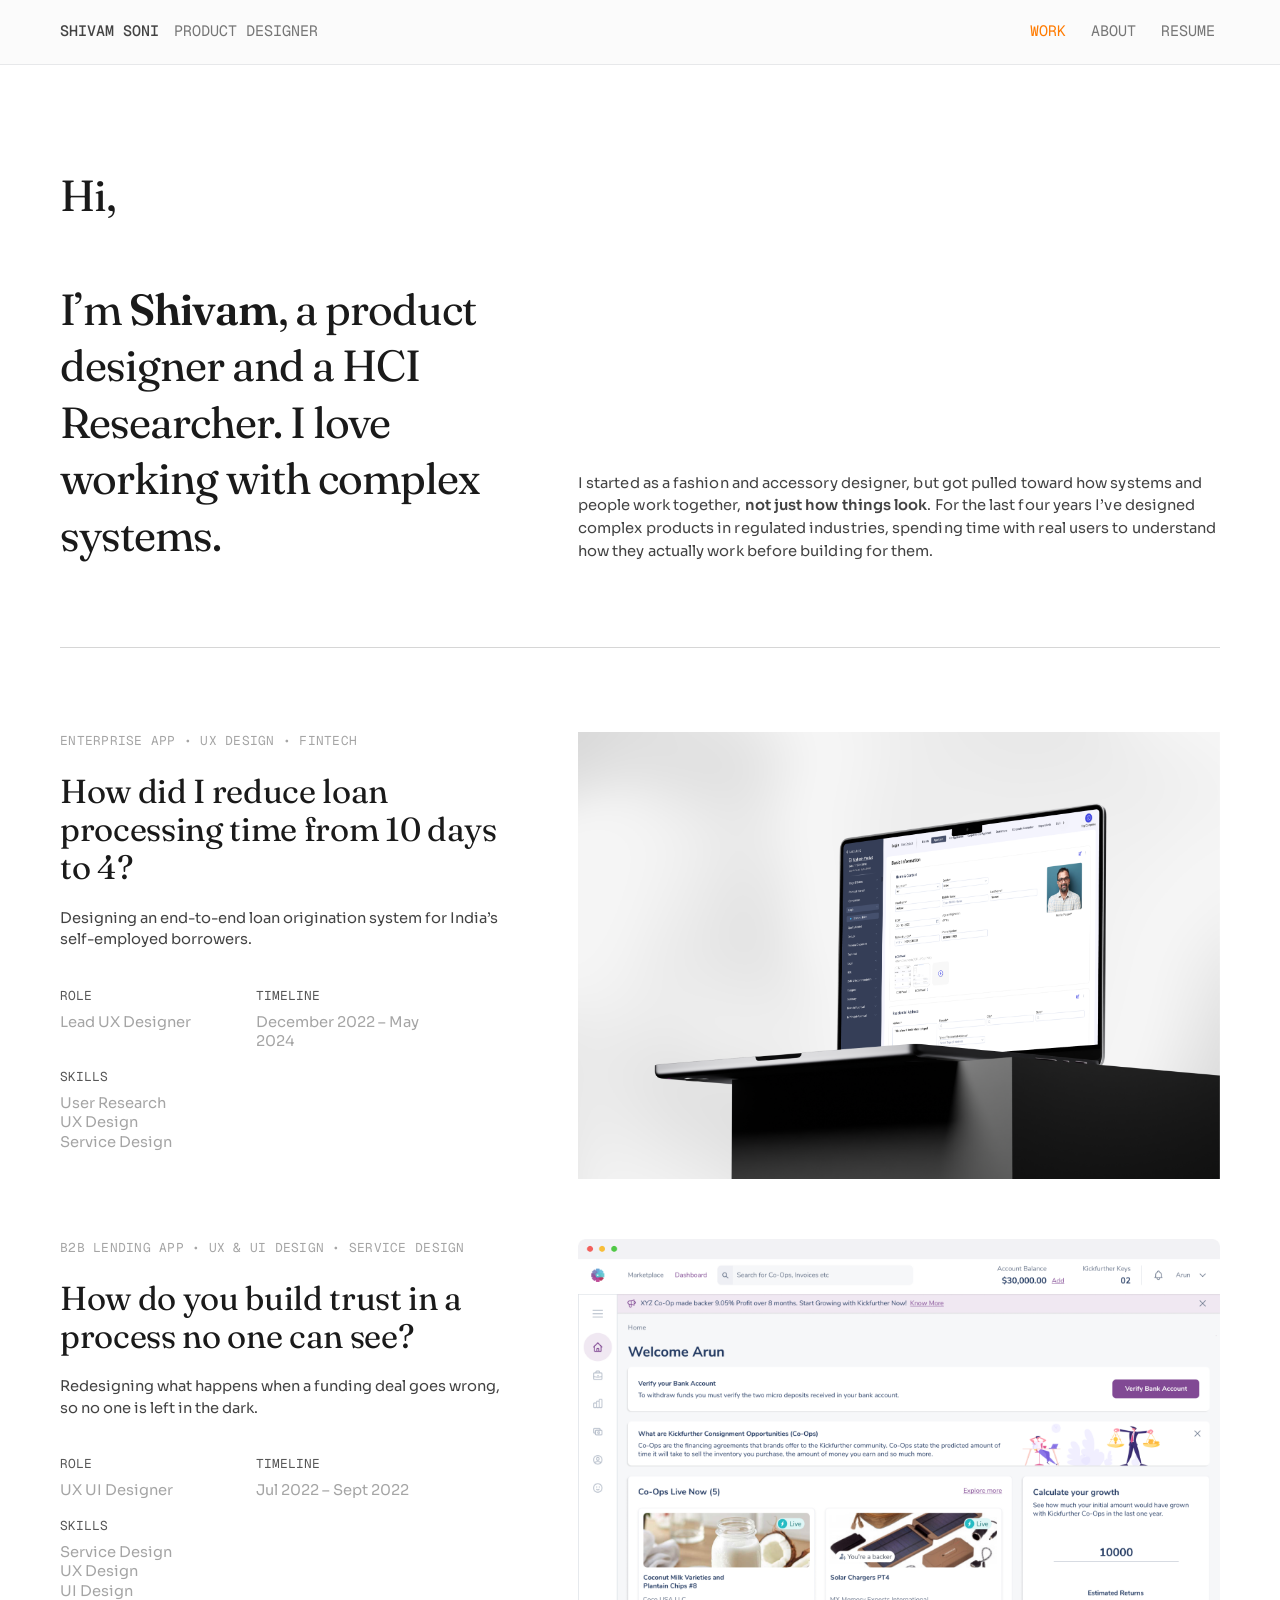
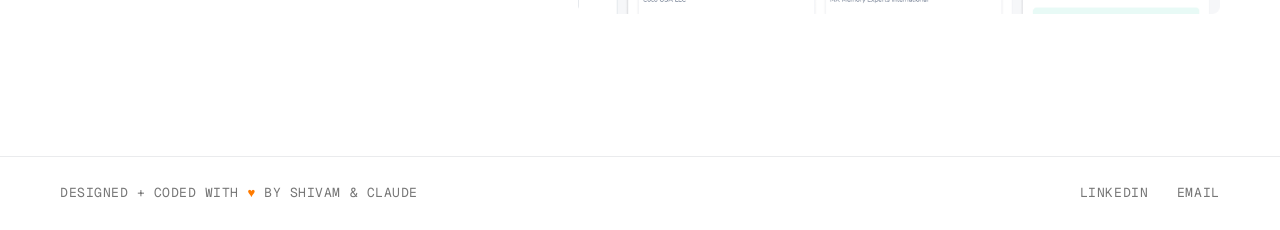
==== commit e2a9b0fb: "Home: order Sahayya case study first, Kickfurther second Co-Authored-By: Claude Opus 4.8 <noreply@an" ====
--- a/index.html
+++ b/index.html
@@ -70,6 +70,25 @@
       <h2 class="visually-hidden">Selected work</h2>
       <div class="hp-work">
 
+        <!-- Sahayya -->
+        <a class="hp-case" href="sahayya.html" aria-label="Sahayya case study — How did I reduce loan processing time from 10 days to 4?">
+          <div class="hp-case__text">
+            <div class="hp-case__head">
+              <p class="hp-eyebrow">Enterprise app &bull; UX Design &bull; Fintech</p>
+              <h3 class="hp-case__title">How did I reduce loan processing time from 10 days to 4?</h3>
+              <p class="hp-case__subtitle">Designing an end-to-end loan origination system for India&rsquo;s self-employed borrowers.</p>
+            </div>
+            <dl class="hp-meta">
+              <div class="hp-meta__col"><dt>Role</dt><dd>Lead UX Designer</dd></div>
+              <div class="hp-meta__col"><dt>Timeline</dt><dd>December 2022 &ndash; May 2024</dd></div>
+              <div class="hp-meta__col"><dt>Skills</dt><dd>User Research<br />UX Design<br />Service Design</dd></div>
+            </dl>
+          </div>
+          <figure class="hp-case__media asset-slot" data-caption="Sahayya loan-origination app mockup">
+            <img src="assets/img/sahayya/hero-laptop.png" alt="Sahayya loan-origination app shown on a laptop, over a soft grey gradient" />
+          </figure>
+        </a>
+
         <!-- Kickfurther -->
         <a class="hp-case" href="kickfurther.html" aria-label="Kickfurther case study — How do you build trust in a process no one can see?">
           <div class="hp-case__text">
@@ -86,25 +105,6 @@
           </div>
           <figure class="hp-case__media asset-slot" data-caption="Kickfurther investor dashboard mockup">
             <img src="assets/img/home/laptop-kickfurther.png" alt="Kickfurther dashboard — Co-Ops and account overview, in a browser mockup" />
-          </figure>
-        </a>
-
-        <!-- Sahayya -->
-        <a class="hp-case" href="sahayya.html" aria-label="Sahayya case study — How did I reduce loan processing time from 10 days to 4?">
-          <div class="hp-case__text">
-            <div class="hp-case__head">
-              <p class="hp-eyebrow">Enterprise app &bull; UX Design &bull; Fintech</p>
-              <h3 class="hp-case__title">How did I reduce loan processing time from 10 days to 4?</h3>
-              <p class="hp-case__subtitle">Designing an end-to-end loan origination system for India&rsquo;s self-employed borrowers.</p>
-            </div>
-            <dl class="hp-meta">
-              <div class="hp-meta__col"><dt>Role</dt><dd>Lead UX Designer</dd></div>
-              <div class="hp-meta__col"><dt>Timeline</dt><dd>December 2022 &ndash; May 2024</dd></div>
-              <div class="hp-meta__col"><dt>Skills</dt><dd>User Research<br />UX Design<br />Service Design</dd></div>
-            </dl>
-          </div>
-          <figure class="hp-case__media asset-slot" data-caption="Sahayya loan-origination app mockup">
-            <img src="assets/img/sahayya/hero-laptop.png" alt="Sahayya loan-origination app shown on a laptop, over a soft grey gradient" />
           </figure>
         </a>
 
--- a/assets/css/styles.css
+++ b/assets/css/styles.css
@@ -1352,7 +1352,7 @@
   display: grid;
   grid-template-columns: 1fr 1fr;
   gap: 40px;
-  margin-top: 8px;
+  margin-top: 24px;
 }
 .sa .sa-lesson__num {
   display: block;
@@ -1361,7 +1361,7 @@
   font-size: 56px;
   line-height: 1;
   color: var(--grey-900);
-  margin-bottom: 20px;
+  margin-bottom: 36px;
 }
 .sa .sa-lesson__title {
   font-family: var(--font-body);
@@ -1374,6 +1374,8 @@
 
 @media (max-width: 860px) {
   .sa .sa-split { flex-direction: column; gap: 24px; align-items: stretch; }
+  /* stacked: size to content so the image doesn't collapse to a strip */
+  .sa .sa-split__media, .sa .sa-split__text { flex: 0 0 auto; }
   .sa .sa-lessons { grid-template-columns: 1fr; gap: 32px; }
 }
 @media (max-width: 640px) {
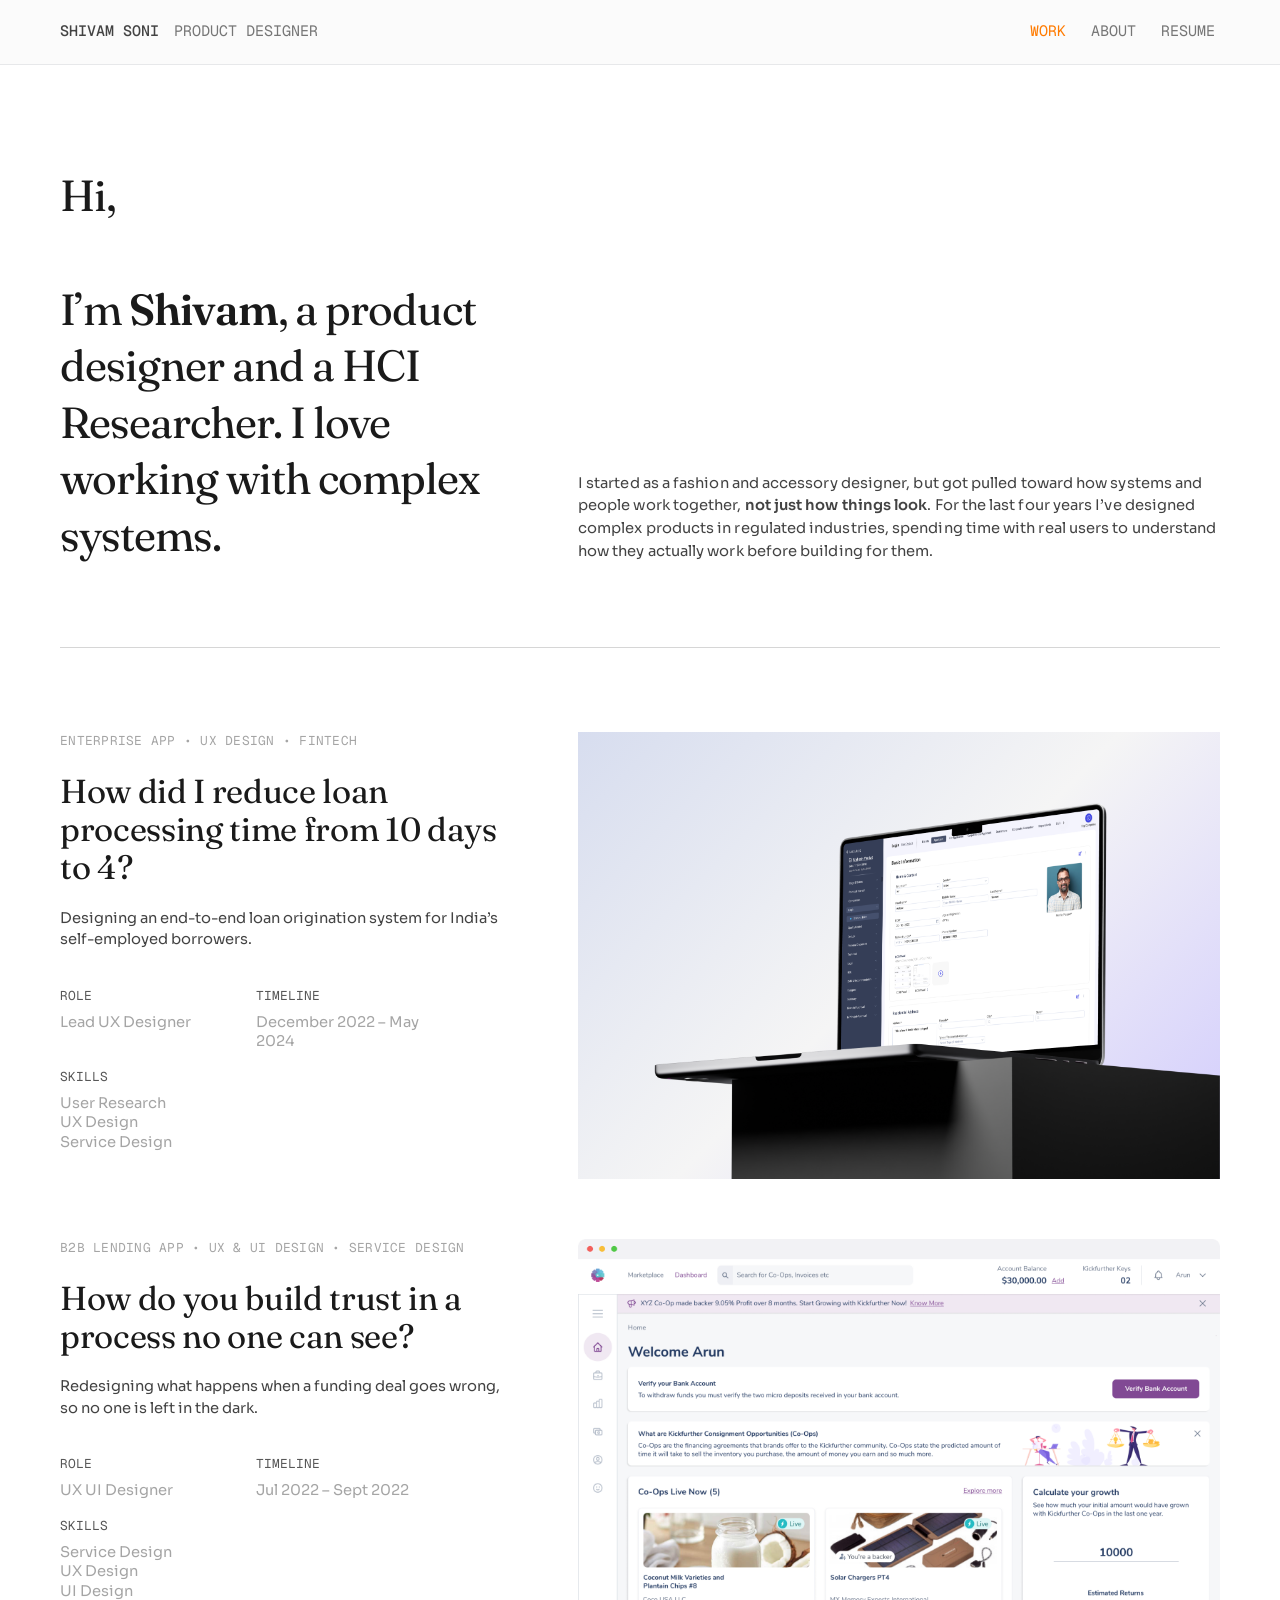
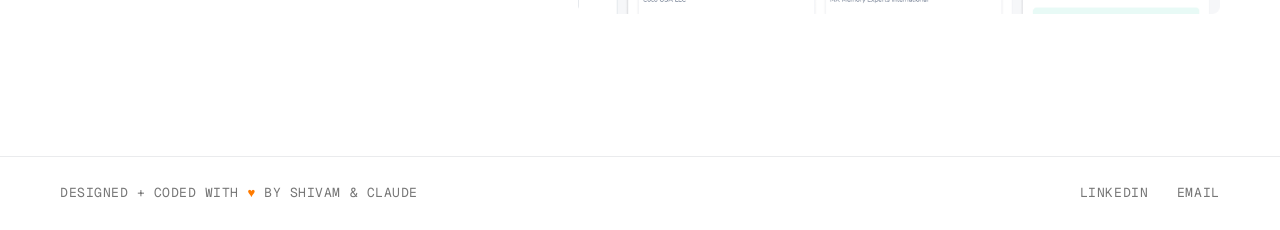
==== commit f42c783c: "Shader: new gradient palette + per-stop opacity; add shader hero to home card - moving-gradient.js: " ====
--- a/index.html
+++ b/index.html
@@ -26,7 +26,7 @@
   <link rel="preconnect" href="https://fonts.googleapis.com" />
   <link rel="preconnect" href="https://fonts.gstatic.com" crossorigin />
   <link href="https://fonts.googleapis.com/css2?family=Fraunces:opsz,wght@9..144,400;9..144,500;9..144,600&family=Mukta:wght@400;500;600;700&family=Sora:wght@400;600&family=Geist+Mono:wght@400;500&display=swap" rel="stylesheet" />
-  <link rel="stylesheet" href="assets/css/styles.css" />
+  <link rel="stylesheet" href="assets/css/styles.css?v=20261002" />
 </head>
 <body class="hp">
 
@@ -84,8 +84,14 @@
               <div class="hp-meta__col"><dt>Skills</dt><dd>User Research<br />UX Design<br />Service Design</dd></div>
             </dl>
           </div>
-          <figure class="hp-case__media asset-slot" data-caption="Sahayya loan-origination app mockup">
-            <img src="assets/img/sahayya/hero-laptop.png" alt="Sahayya loan-origination app shown on a laptop, over a soft grey gradient" />
+          <figure class="hp-case__media">
+            <!-- Animated "Moving gradient" shader behind the transparent laptop mockup -->
+            <div class="sa-hero-stage" data-moving-gradient>
+              <canvas class="sa-hero-stage__canvas" aria-hidden="true"></canvas>
+              <img class="sa-hero-stage__mockup" src="assets/img/sahayya/hero-mockup.png"
+                   width="2051" height="1426"
+                   alt="Sahayya loan-origination app shown on a laptop" />
+            </div>
           </figure>
         </a>
 
@@ -123,6 +129,7 @@
     </div>
   </footer>
 
-  <script src="assets/js/main.js"></script>
+  <script src="assets/js/main.js?v=20261002"></script>
+  <script type="module" src="assets/js/moving-gradient.js?v=20261002"></script>
 </body>
 </html>
--- a/assets/css/styles.css
+++ b/assets/css/styles.css
@@ -1243,7 +1243,7 @@
   font-family: var(--font-body);
   font-size: clamp(14px, 1.4vw, 18px);
   line-height: 1.45;
-  color: var(--grey-500);
+  color: var(--grey-700);
   margin: 0 0 25px;
 }
 .about-body p:last-child { margin-bottom: 0; }
@@ -1252,7 +1252,7 @@
   font-family: var(--font-body);
   font-size: clamp(14px, 1.4vw, 18px);
   line-height: 1.45;
-  color: var(--grey-500);
+  color: var(--grey-700);
 }
 
 /* "Lets Chat" button — bordered pill, only the bottom-right corner rounded */
@@ -1327,8 +1327,38 @@
 .sa .sa-split__text .body:last-child { margin-bottom: 0; }
 .sa .asset-slot.is-missing.sa-split__media::after { min-height: 320px; }
 
-/* ---- Hero image: square corners, no stroke (Figma) ---------------- */
-.sa .hero__image:has(img) { border: 0; border-radius: 0; }
+/* ---- Hero stage: animated shader gradient + laptop mockup ---------- *
+ * Container clips the canvas; mockup (transparent PNG) sits on top so the
+ * moving gradient shows around and behind it. Square corners (match Figma).
+ * aspect-ratio matches the mockup so the laptop lands exactly as before.
+ * Un-scoped so it works in the Sahayya hero AND the home Sahayya card. */
+.sa-hero-stage {
+  position: relative;
+  overflow: hidden;
+  aspect-ratio: 2051 / 1426;
+  margin: 8px 0 40px;
+}
+.sa-hero-stage__canvas {
+  position: absolute;
+  inset: 0;
+  width: 100%;
+  height: 100%;
+  z-index: 0;
+  display: block;
+  pointer-events: none;                 /* never blocks clicks */
+  /* Fallback shown until WebGPU starts, and if it's unsupported.
+     Matches the Figma gradient palette. */
+  background: linear-gradient(135deg, #d7ddef 0%, #f5f5f5 50%, #d1cbfd 100%);
+}
+.sa-hero-stage__mockup {
+  position: relative;
+  z-index: 1;
+  display: block;
+  width: 100%;
+  height: auto;                         /* preserve aspect; no distortion */
+}
+/* In the home project card the stage has no extra vertical margin. */
+.hp-case__media .sa-hero-stage { margin: 0; }
 
 /* ---- Full-width screenshots --------------------------------------- */
 .sa .asset-slot.is-missing.sa-shot::after { min-height: 300px; }
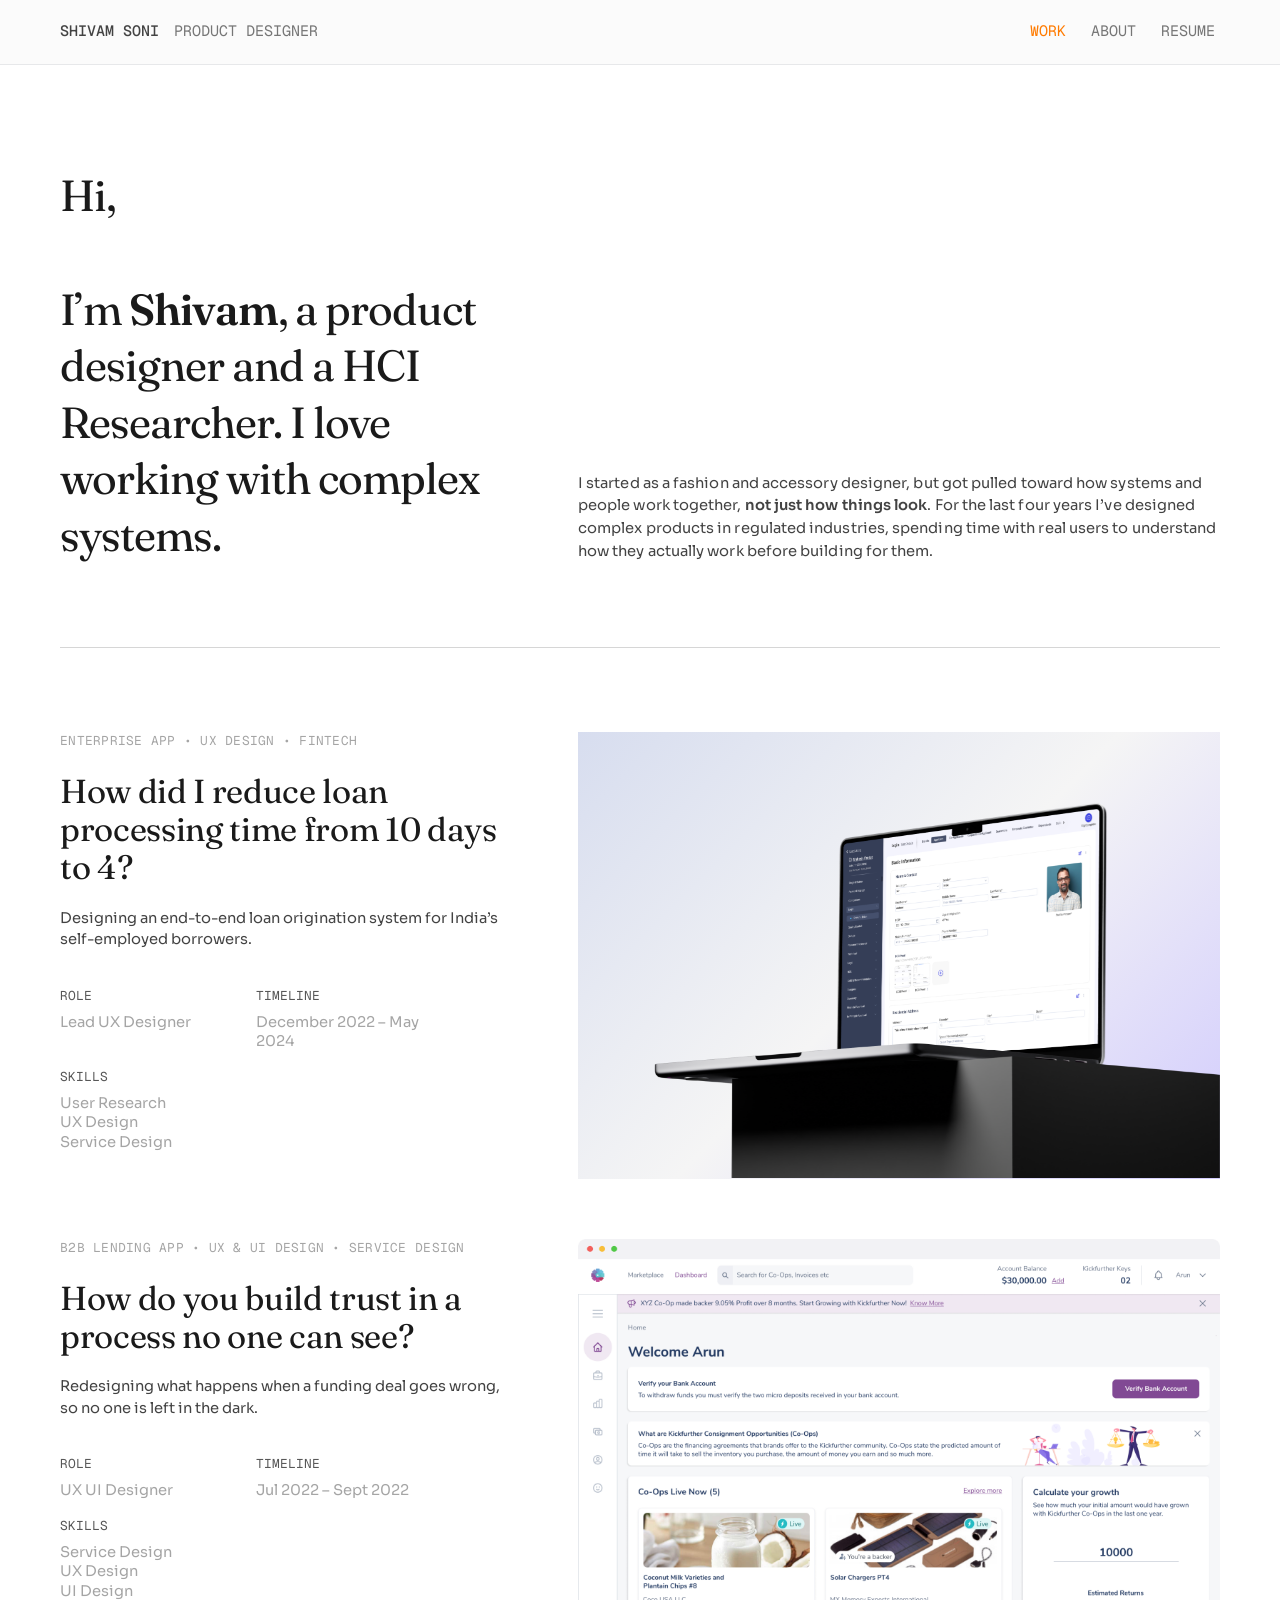
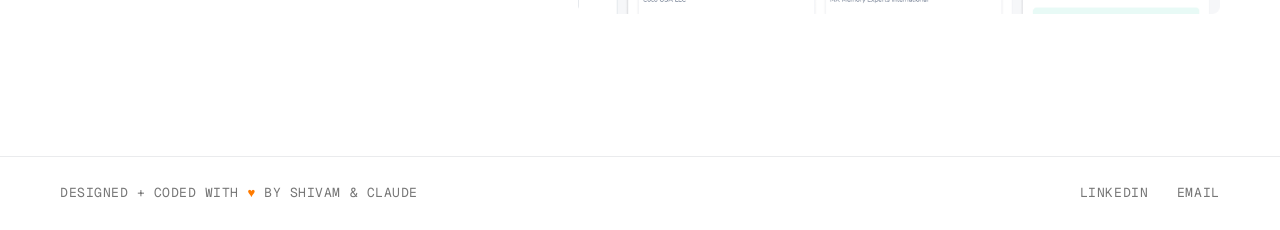
==== commit 036d39b2: "Home Sahayya card: mockup zooms 5% on hover (shader background stays still) - styles.css: scale(1.05" ====
--- a/index.html
+++ b/index.html
@@ -26,7 +26,7 @@
   <link rel="preconnect" href="https://fonts.googleapis.com" />
   <link rel="preconnect" href="https://fonts.gstatic.com" crossorigin />
   <link href="https://fonts.googleapis.com/css2?family=Fraunces:opsz,wght@9..144,400;9..144,500;9..144,600&family=Mukta:wght@400;500;600;700&family=Sora:wght@400;600&family=Geist+Mono:wght@400;500&display=swap" rel="stylesheet" />
-  <link rel="stylesheet" href="assets/css/styles.css?v=20261002" />
+  <link rel="stylesheet" href="assets/css/styles.css?v=20261004" />
 </head>
 <body class="hp">
 
@@ -75,7 +75,7 @@
           <div class="hp-case__text">
             <div class="hp-case__head">
               <p class="hp-eyebrow">Enterprise app &bull; UX Design &bull; Fintech</p>
-              <h3 class="hp-case__title">How did I reduce loan processing time from 10 days to 4?</h3>
+              <h3 class="hp-case__title"><span class="hp-case__title-u">How did I reduce loan processing time from 10 days to 4?</span></h3>
               <p class="hp-case__subtitle">Designing an end-to-end loan origination system for India&rsquo;s self-employed borrowers.</p>
             </div>
             <dl class="hp-meta">
@@ -100,7 +100,7 @@
           <div class="hp-case__text">
             <div class="hp-case__head">
               <p class="hp-eyebrow">B2B Lending app &bull; UX &amp; UI Design &bull; Service Design</p>
-              <h3 class="hp-case__title">How do you build trust in a process no one can see?</h3>
+              <h3 class="hp-case__title"><span class="hp-case__title-u">How do you build trust in a process no one can see?</span></h3>
               <p class="hp-case__subtitle">Redesigning what happens when a funding deal goes wrong, so no one is left in the dark.</p>
             </div>
             <dl class="hp-meta">
--- a/assets/css/styles.css
+++ b/assets/css/styles.css
@@ -717,7 +717,23 @@
   letter-spacing: -0.01em;
   color: var(--grey-900);
   margin: 0;
-  transition: color .2s ease;
+}
+/* Hover "underline reveal" on the inline title span (background-image technique,
+   not text-decoration). currentColor matches the text; box-decoration-break keeps
+   the underline continuous per line when the title wraps. */
+.hp-case__title-u {
+  background-image: linear-gradient(currentColor, currentColor);
+  background-repeat: no-repeat;
+  background-position: 0 90%;
+  background-size: 0 1.5px;
+  transition: background-size 0.583s cubic-bezier(0.16, 1, 0.2, 1);
+  box-decoration-break: clone;
+  -webkit-box-decoration-break: clone;
+}
+.hp-case:hover .hp-case__title-u,
+.hp-case:focus-visible .hp-case__title-u { background-size: 100% 1.5px; }
+@media (prefers-reduced-motion: reduce) {
+  .hp-case__title-u { transition: none; }
 }
 .hp-case__subtitle {
   font-family: var(--font-body);
@@ -742,7 +758,6 @@
   line-height: 1.33;
   color: var(--grey-400);
 }
-.hp-case:hover .hp-case__title { color: var(--accent); }
 .hp-case:focus-visible { outline: 2px solid var(--accent); }
 
 /* ---- Case media (single browser-mockup image supplied by the designer) ---- */
@@ -1359,6 +1374,19 @@
 }
 /* In the home project card the stage has no extra vertical margin. */
 .hp-case__media .sa-hero-stage { margin: 0; }
+/* Home card hover: only the mockup zooms 5%; the shader canvas stays still.
+   The stage's overflow:hidden clips the zoomed image to the container. */
+.hp-case__media .sa-hero-stage__mockup {
+  transform: scale(1);
+  transform-origin: center center;
+  transition: transform 0.6s cubic-bezier(0.16, 1, 0.2, 1);
+  will-change: transform;
+}
+.hp-case:hover .hp-case__media .sa-hero-stage__mockup,
+.hp-case:focus-visible .hp-case__media .sa-hero-stage__mockup { transform: scale(1.05); }
+@media (prefers-reduced-motion: reduce) {
+  .hp-case__media .sa-hero-stage__mockup { transition: none; }
+}
 
 /* ---- Full-width screenshots --------------------------------------- */
 .sa .asset-slot.is-missing.sa-shot::after { min-height: 300px; }
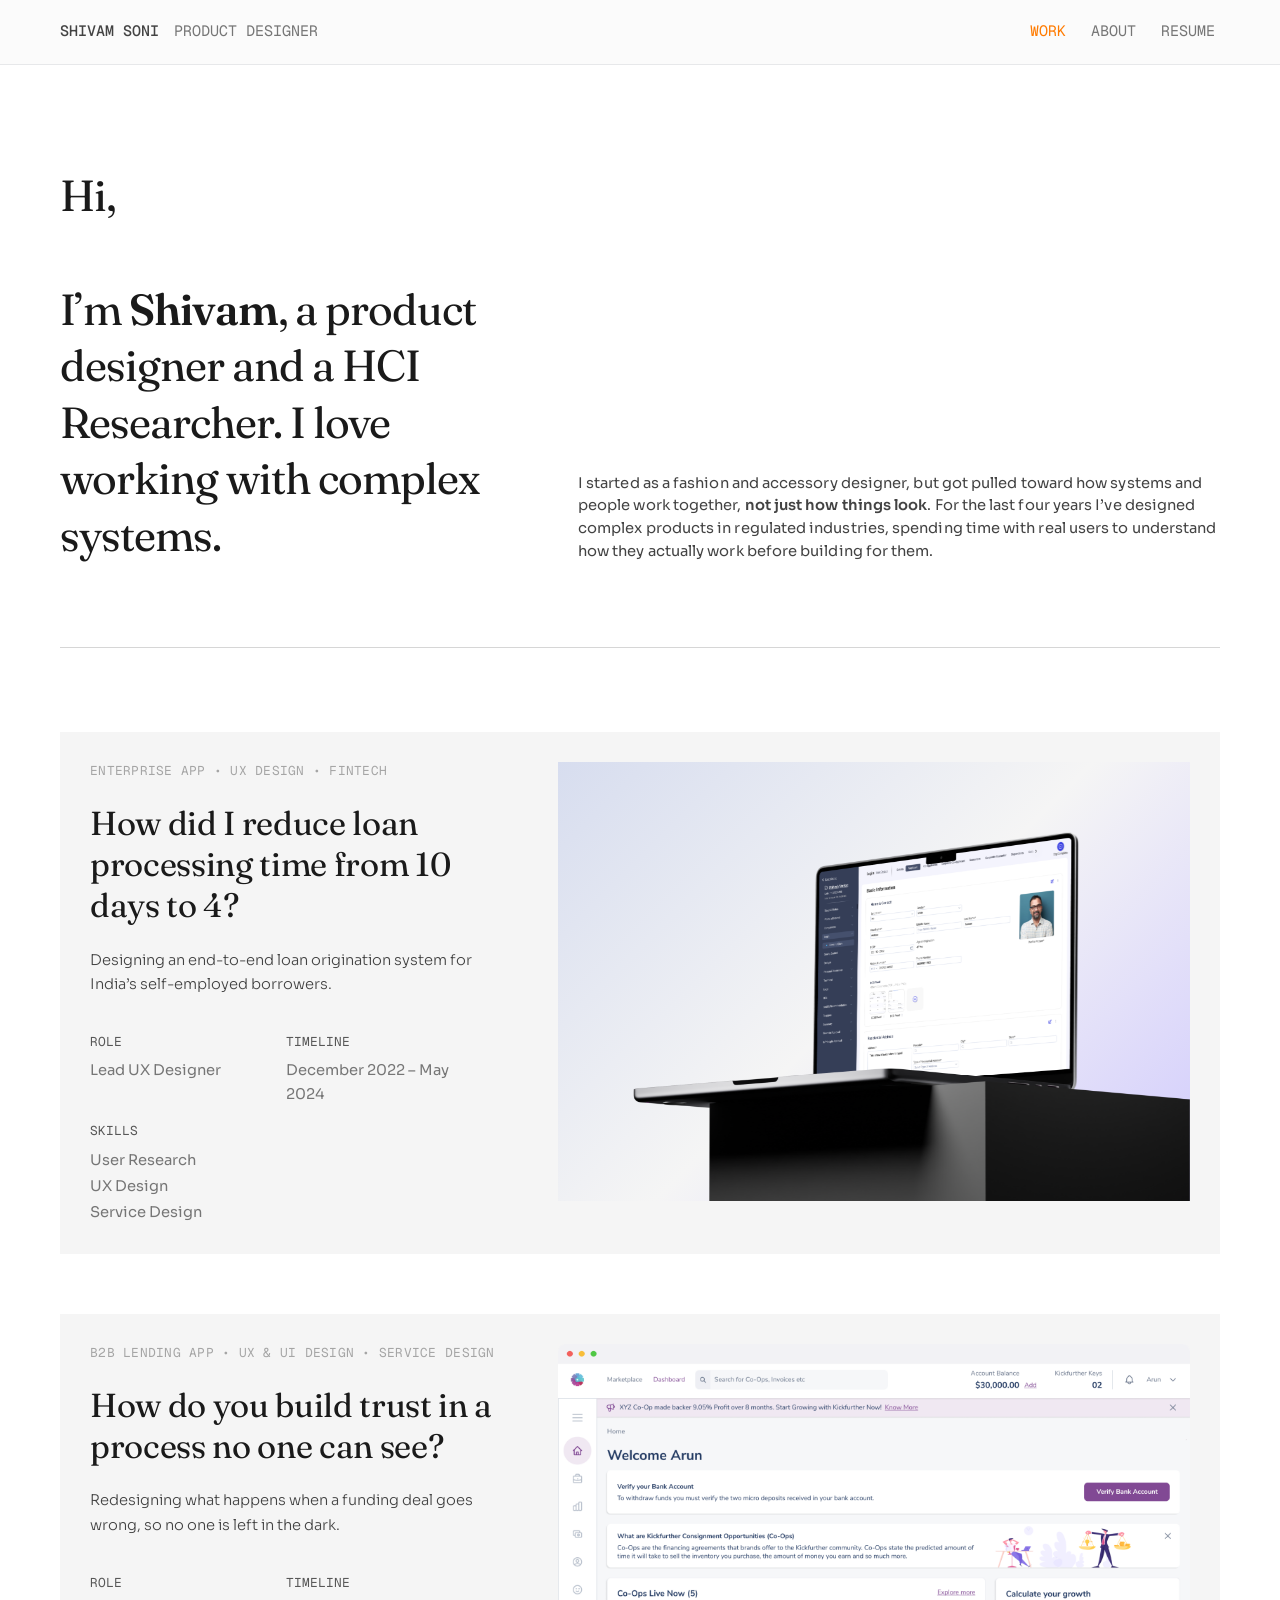
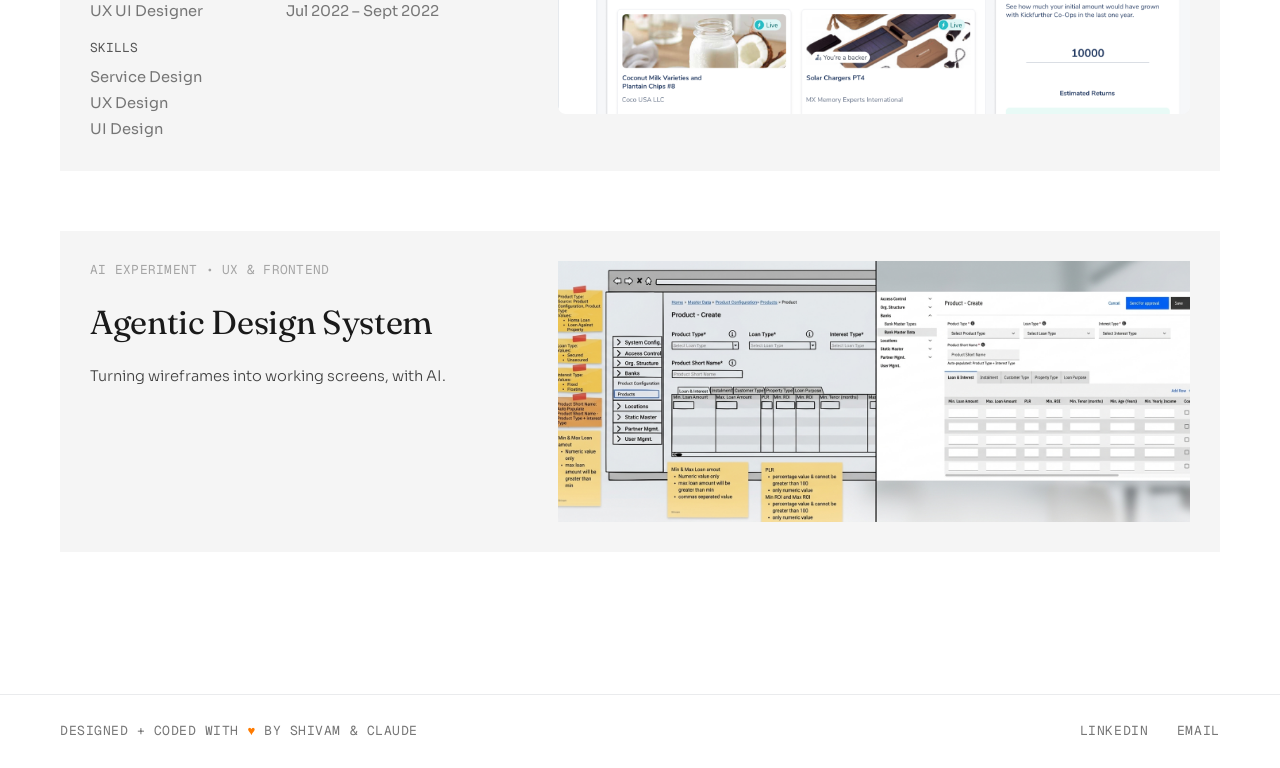
==== commit 0719c300: "Home: grey project cards per updated Figma + new Agentic Design System card Cards get a grey-100 pan" ====
--- a/index.html
+++ b/index.html
@@ -15,7 +15,7 @@
   <link rel="icon" href="assets/favicon-32.png" sizes="32x32" type="image/png" />
   <link rel="apple-touch-icon" href="assets/apple-touch-icon.png" />
   <title>Shivam Soni — Product Designer</title>
-  <meta name="description" content="Shivam Soni — product designer and HCI researcher who loves working with complex systems. Selected UX case studies: Sahayya and Kickfurther." />
+  <meta name="description" content="Shivam Soni — product designer and HCI researcher who loves working with complex systems. Selected case studies: Sahayya, Kickfurther and Agentic Design System." />
 
   <!-- Open Graph -->
   <meta property="og:type" content="website" />
@@ -26,7 +26,7 @@
   <link rel="preconnect" href="https://fonts.googleapis.com" />
   <link rel="preconnect" href="https://fonts.gstatic.com" crossorigin />
   <link href="https://fonts.googleapis.com/css2?family=Fraunces:opsz,wght@9..144,400;9..144,500;9..144,600&family=Mukta:wght@400;500;600;700&family=Sora:wght@400;600&family=Geist+Mono:wght@400;500&display=swap" rel="stylesheet" />
-  <link rel="stylesheet" href="assets/css/styles.css?v=20261004" />
+  <link rel="stylesheet" href="assets/css/styles.css?v=20261014" />
 </head>
 <body class="hp">
 
@@ -81,7 +81,7 @@
             <dl class="hp-meta">
               <div class="hp-meta__col"><dt>Role</dt><dd>Lead UX Designer</dd></div>
               <div class="hp-meta__col"><dt>Timeline</dt><dd>December 2022 &ndash; May 2024</dd></div>
-              <div class="hp-meta__col"><dt>Skills</dt><dd>User Research<br />UX Design<br />Service Design</dd></div>
+              <div class="hp-meta__col"><dt>Skills</dt><dd><span>User Research</span><span>UX Design</span><span>Service Design</span></dd></div>
             </dl>
           </div>
           <figure class="hp-case__media">
@@ -106,11 +106,26 @@
             <dl class="hp-meta">
               <div class="hp-meta__col"><dt>Role</dt><dd>UX UI Designer</dd></div>
               <div class="hp-meta__col"><dt>Timeline</dt><dd>Jul 2022 &ndash; Sept 2022</dd></div>
-              <div class="hp-meta__col"><dt>Skills</dt><dd>Service Design<br />UX Design<br />UI Design</dd></div>
+              <div class="hp-meta__col"><dt>Skills</dt><dd><span>Service Design</span><span>UX Design</span><span>UI Design</span></dd></div>
             </dl>
           </div>
           <figure class="hp-case__media asset-slot" data-caption="Kickfurther investor dashboard mockup">
             <img src="assets/img/home/laptop-kickfurther.png" alt="Kickfurther dashboard — Co-Ops and account overview, in a browser mockup" />
+          </figure>
+        </a>
+
+        <!-- Agentic Design System -->
+        <a class="hp-case" href="agentic-ds.html" aria-label="Agentic Design System case study — Turning wireframes into working screens, with AI.">
+          <div class="hp-case__text">
+            <div class="hp-case__head">
+              <p class="hp-eyebrow">AI Experiment &bull; UX &amp; Frontend</p>
+              <h3 class="hp-case__title"><span class="hp-case__title-u">Agentic Design System</span></h3>
+              <p class="hp-case__subtitle">Turning wireframes into working screens, with AI.</p>
+            </div>
+          </div>
+          <figure class="hp-case__media hp-case__media--screen asset-slot" data-caption="Agentic Design System: a wireframe beside the Carbon screen the agent built">
+            <img src="assets/video/agentic-ds/hero-poster.jpg" width="1641" height="656"
+                 alt="A wireframe with sticky-note specs beside the Carbon design system screen built from it" />
           </figure>
         </a>
 
@@ -129,7 +144,7 @@
     </div>
   </footer>
 
-  <script src="assets/js/main.js?v=20261002"></script>
+  <script src="assets/js/main.js?v=20261014"></script>
   <script type="module" src="assets/js/moving-gradient.js?v=20261002"></script>
 </body>
 </html>
--- a/assets/css/styles.css
+++ b/assets/css/styles.css
@@ -682,17 +682,19 @@
 
 /* ---- Work ---- */
 .hp-work { display: flex; flex-direction: column; gap: 60px; padding-top: 40px; }
+/* Each project is a grey card (Figma: grey-100 panel, 30px padding, 60px text/image gap) */
 .hp-case {
   display: flex;
   gap: 60px;
   align-items: flex-start;
+  padding: 30px;
+  background: var(--grey-100);
   text-decoration: none;
   color: inherit;
-  border-radius: 12px;
-  outline-offset: 8px;
+  outline-offset: 4px;
 }
 .hp-case__text {
-  flex: 642 1 0;
+  flex: 582 1 0;
   min-width: 0;
   display: flex;
   flex-direction: column;
@@ -713,7 +715,7 @@
   font-optical-sizing: auto;
   font-weight: 400;
   font-size: clamp(22px, 2.6vw, 34px);
-  line-height: 1.14;
+  line-height: 1.235;
   letter-spacing: -0.01em;
   color: var(--grey-900);
   margin: 0;
@@ -737,8 +739,9 @@
 }
 .hp-case__subtitle {
   font-family: var(--font-body);
+  font-weight: 300;
   font-size: clamp(14px, 1.15vw, 18px);
-  line-height: 1.45;
+  line-height: 1.667;
   color: var(--grey-700);
   margin: 0;
 }
@@ -754,10 +757,12 @@
 .hp-meta__col dd {
   margin: 0;
   font-family: var(--font-body);
-  font-size: clamp(14px, 1.15vw, 18px);
-  line-height: 1.33;
-  color: var(--grey-400);
-}
+  font-size: clamp(14px, 1.15vw, 16px);
+  line-height: 24px;
+  color: var(--grey-500);
+}
+.hp-meta__col dd span { display: block; }
+.hp-meta__col dd span + span { margin-top: 2px; }
 .hp-case:focus-visible { outline: 2px solid var(--accent); }
 
 /* ---- Case media (single browser-mockup image supplied by the designer) ---- */
@@ -768,6 +773,9 @@
 /* Placeholder box until the mockup image is uploaded */
 .hp-case__media.is-missing { aspect-ratio: 1600 / 1000; background: var(--grey-100); }
 .hp-case__media.is-missing::after { min-height: 200px; }
+/* Agentic Design System card: a plain screen image (white, square top, 11.25px bottom corners) */
+.hp-case__media--screen { background: #fff; border-radius: 0 0 11.25px 11.25px; overflow: hidden; }
+.hp-case__media--screen img { aspect-ratio: 900 / 371; object-fit: cover; }
 
 /* Stack to a single column on tablet + mobile; laptop mockup goes on top */
 @media (max-width: 1279px) {
@@ -783,6 +791,7 @@
 @media (max-width: 640px) {
   /* Meta columns shrink so Role + Timeline still sit side by side on phones */
   .hp-meta__col { width: auto; min-width: 108px; }
+  .hp-case { padding: 20px; }
 }
 
 /* ========================================================= ANIMATION */
@@ -1440,3 +1449,278 @@
   .sa .sa-note__num, .sa .sa-lesson__num { font-size: 46px; }
   .sa .sa-split__media:has(img), .sa .sa-shot:has(img) { padding: 16px; }
 }
+
+
+/* =====================================================================
+   Agentic Design Systems (Figma node 728:6952) — reuses the case-study kit
+   (body.kf) and the grey-panel screenshots (.sa-shot). Adds the Setup cards
+   and the 3-up Impact block. Scoped to body.ag so no other page is affected.
+   Spacing follows the Figma frame: 60px between sections, 30px body leading.
+   ===================================================================== */
+
+/* Section rhythm: 60px gap. flow-root keeps a panel's bottom margin inside the
+   section (Figma: 20px panel padding + 60px gap = 80px before the next title). */
+.ag .section { margin-bottom: 60px; display: flow-root; }
+.ag .section:last-child { margin-bottom: 0; }
+
+/* Body copy: Sora Light 18 / 30 (Figma "Body Regular 22") */
+.ag .body { line-height: 30px; margin: 0 0 20px; }
+
+/* Hero header (Figma): eyebrow 22.5 / title 48 (59px line box, -0.01em) / subtitle 24/32,
+   with 10px eyebrow→title, 20px title→subtitle and 32px subtitle→image gaps. */
+.ag .eyebrow { margin: 0 0 10px; }
+.ag .hero__title { line-height: 1.229; letter-spacing: -0.01em; margin: 0 0 20px; }
+.ag .hero__subtitle { margin: 0 0 32px; }
+/* Hero image: plain square-cornered slot */
+.ag .hero__image { margin: 0; }
+.ag .hero__image:has(img) { border: 0; border-radius: 0; }
+.ag .hero__image.is-missing { aspect-ratio: 1026 / 526; }
+.ag .asset-slot.is-missing.hero__image::after { min-height: 100%; height: 100%; }
+
+/* Screenshot panels: 40px above (20 frame gap + 20 inset), 20px below */
+.ag .sa-shot { margin: 40px 0 20px; }
+
+/* ---- Setup cards ---------------------------------------------------- */
+.ag-cards {
+  list-style: none;
+  margin: 40px 0 0;
+  padding: 0;
+  display: grid;
+  grid-template-columns: repeat(3, minmax(0, 1fr));
+  gap: 32px;
+}
+.ag-card {
+  display: flex;
+  flex-direction: column;
+  gap: 20px;
+  padding: 15px;
+  background: var(--grey-100);
+  border: 1px solid #ededed;
+  border-radius: 10px;
+}
+.ag-card__icon { width: 40px; height: 40px; flex: 0 0 auto; display: block; }
+.ag-card__text { display: flex; flex-direction: column; gap: 10px; }
+.ag-card__title {
+  font-family: var(--font-body);
+  font-weight: 600;
+  font-size: 22px;
+  line-height: 28px;
+  color: var(--grey-700);
+  margin: 0;
+}
+.ag-card__desc {
+  font-family: var(--font-body);
+  font-weight: 300;
+  font-size: 18px;
+  line-height: 30px;
+  color: var(--grey-600);
+  margin: 0;
+}
+
+/* ---- Impact: three numbered columns -------------------------------- */
+.ag-lessons {
+  display: grid;
+  grid-template-columns: repeat(3, minmax(0, 1fr));
+  gap: 20px;
+  margin: 0;
+}
+.ag-lesson {
+  display: flex;
+  flex-direction: column;
+  gap: 40px;
+  padding: 40px 0;
+  color: var(--grey-700);
+}
+.ag-lesson__num {
+  display: block;
+  font-family: var(--font-body);
+  font-weight: 600;
+  font-size: 60px;
+  line-height: 1.2667;        /* Figma text box is 76px tall at 60px */
+}
+.ag-lesson__text { display: flex; flex-direction: column; gap: 10px; }
+.ag-lesson__title,
+.ag-lesson__desc {
+  font-family: var(--font-body);
+  font-size: 22px;
+  line-height: 32px;
+  margin: 0;
+}
+.ag-lesson__title { font-weight: 600; }
+.ag-lesson__desc { font-weight: 300; }
+
+/* ---- Banner: "Try the agent yourself" (Figma 746:10086 / mobile 746:10113) ---- */
+.ag-banner {
+  display: flex;
+  flex-direction: column;
+  align-items: flex-start;
+  gap: 24px;
+  padding: 20px;
+  margin: 0 0 60px;
+  background: var(--grey-200);
+  border: 1px solid var(--grey-300);
+}
+.ag-banner:last-child { margin-bottom: 0; }
+.ag-banner__text { display: flex; flex-direction: column; gap: 7px; width: 100%; }
+.ag-banner__title {
+  font-family: var(--font-display);
+  font-optical-sizing: auto;
+  font-weight: 400;
+  font-size: 24px;
+  line-height: 1.229;
+  color: var(--grey-800);
+  margin: 0;
+}
+/* "agent" is set larger than the rest of the title (Figma: 28px vs 24px) */
+.ag-banner__em { font-size: 28px; }
+.ag-banner__desc {
+  font-family: var(--font-body);
+  font-weight: 300;
+  font-size: 20px;
+  line-height: 30px;
+  color: var(--grey-700);
+  margin: 0;
+}
+.ag-banner__btn {
+  display: inline-flex;
+  align-items: center;
+  gap: 10px;
+  padding: 10px 16px;
+  background: var(--grey-900);
+  color: var(--grey-40);
+  font-family: var(--font-mono);
+  font-size: 18px;
+  line-height: 22px;
+  text-transform: uppercase;
+  text-decoration: none;
+  transition: background .18s ease, color .18s ease;
+}
+.ag-banner__icon { width: 21px; height: 21px; flex: 0 0 auto; display: block; object-fit: contain; }
+.ag-banner__btn:hover { background: var(--grey-40); color: var(--grey-900); box-shadow: inset 0 0 0 1px var(--grey-900); }
+.ag-banner__btn:focus-visible { outline: 2px solid var(--accent); outline-offset: 3px; }
+@media (prefers-reduced-motion: reduce) { .ag-banner__btn { transition: none; } }
+
+/* ---- Stacked layout (large phones / small tablets) ---- */
+@media (max-width: 760px) {
+  .ag-cards { grid-template-columns: 1fr; gap: 20px; }
+  .ag-lessons { grid-template-columns: 1fr; gap: 15px; }
+  .ag-lesson { padding: 10px 0; gap: 20px; }
+}
+
+/* ---- Phone (Figma "Home Page - Mobile", 390 wide) ---- */
+@media (max-width: 640px) {
+  .ag .section { margin-bottom: 25px; }
+  .ag .section__title { font-size: 24px; line-height: 34px; letter-spacing: -1.04px; margin: 0 0 15px; }
+  .ag .body { font-weight: 400; font-size: 14px; line-height: 24px; letter-spacing: 0.07px; color: var(--grey-600); margin: 0 0 15px; }
+
+  /* hero header */
+  .ag .hero__title { font-size: 24px; letter-spacing: -0.24px; margin: 0 0 20px; }
+  .ag .hero__subtitle { font-size: 18px; line-height: 28px; color: var(--grey-600); margin: 0 0 20px; }
+  .hero__video, .hero__fallback { aspect-ratio: 350 / 218; }
+  .ag .hero__image.is-missing { aspect-ratio: 350 / 218; }
+
+  /* image panels: 5px inset, 20px above / 5px below */
+  .ag .sa-shot { margin: 20px 0 5px; }
+  .ag .sa-shot:has(img) { padding: 5px; }
+
+  /* Setup cards */
+  .ag-cards { margin-top: 15px; }
+  .ag-card__title { font-size: 18px; color: var(--grey-600); }
+  .ag-card__desc { font-size: 14px; line-height: 24px; letter-spacing: 0.07px; }
+
+  /* Learning columns */
+  .ag-lessons { margin-top: 0; }
+  .ag-lesson { color: var(--grey-600); }
+  .ag-lesson__num { font-size: 40px; line-height: 1.25; }
+  .ag-lesson__title { font-size: 18px; line-height: 32px; }
+  .ag-lesson__desc { font-weight: 400; font-size: 14px; line-height: 24px; letter-spacing: 0.07px; }
+
+  /* banner */
+  .ag-banner { padding: 10px; gap: 18px; margin-bottom: 25px; }
+  .ag-banner__title { font-size: 22px; }
+  .ag-banner__em { font-size: inherit; }
+  .ag-banner__desc { font-size: 16px; line-height: 22px; }
+  .ag-banner__btn { padding: 10.08px 14.4px; gap: 7.2px; font-size: 12.96px; line-height: 15.84px; }
+  .ag-banner__icon { width: 15.12px; height: 15.12px; }
+}
+
+/* Hero video (silent autoplay loop): fills the Figma 1026 x 526 slot, cropped to fit */
+.ag .hero__image:has(video), .ag .hero__image.has-fallback { border: 0; border-radius: 0; background: transparent; }
+.hero__video { display: block; width: 100%; aspect-ratio: 1026 / 526; object-fit: cover; }
+.asset-slot.is-missing video { display: none; }
+.hero__fallback { display: block; width: 100%; aspect-ratio: 1026 / 526; object-fit: cover; }
+.hero__fallback[hidden], .hero__video[hidden] { display: none; }
+@media (max-width: 640px) { .hero__video, .hero__fallback { aspect-ratio: 350 / 218; } }  /* after the base rule above, so it wins */
+
+/* ---- Hero video controls: slim dark bar (matches the banner button), flush at the bottom ---- */
+.vc {
+  position: absolute;
+  left: 0; right: 0; bottom: 0;
+  z-index: 2;
+  display: flex;
+  align-items: center;
+  gap: 4px;
+  height: 44px;
+  padding-right: 6px;
+  background: rgba(26, 26, 26, 0.88);
+  color: var(--grey-40);
+}
+.vc[hidden] { display: none; }
+.vc__btn {
+  flex: 0 0 auto;
+  display: grid;
+  place-items: center;
+  width: 44px;
+  height: 44px;
+  padding: 0;
+  background: none;
+  border: 0;
+  color: inherit;
+  cursor: pointer;
+  transition: background .18s ease, color .18s ease;
+}
+.vc__btn:hover { background: var(--grey-40); color: var(--grey-900); }
+.vc__btn:focus-visible, .vc__seek:focus-visible { outline: 2px solid var(--accent); outline-offset: -2px; }
+.vc__icon { display: none; width: 24px; height: 24px; }
+.vc[data-state="paused"]  .vc__icon--play,
+.vc[data-state="playing"] .vc__icon--pause,
+.vc[data-state="ended"]   .vc__icon--replay,
+.vc[data-muted="true"]    .vc__icon--mute,
+.vc[data-muted="false"]   .vc__icon--volume { display: block; }
+.vc__time {
+  flex: 0 0 auto;
+  min-width: 9ch;
+  text-align: right;
+  font-family: var(--font-mono);
+  font-size: 13px;
+  line-height: 1;
+  letter-spacing: .02em;
+  font-variant-numeric: tabular-nums;
+}
+.hero__video { cursor: pointer; }
+
+/* timeline */
+.vc__seek {
+  --p: 0%;
+  flex: 1 1 auto;
+  min-width: 0;
+  height: 24px;
+  margin: 0 8px;
+  background: transparent;
+  cursor: pointer;
+  -webkit-appearance: none;
+  appearance: none;
+}
+.vc__seek::-webkit-slider-runnable-track { height: 2px; background: linear-gradient(to right, var(--grey-40) var(--p), rgba(251, 251, 251, .35) var(--p)); }
+.vc__seek::-moz-range-track { height: 2px; background: rgba(251, 251, 251, .35); }
+.vc__seek::-moz-range-progress { height: 2px; background: var(--grey-40); }
+.vc__seek::-webkit-slider-thumb { -webkit-appearance: none; width: 10px; height: 10px; margin-top: -4px; background: var(--grey-40); border: 0; border-radius: 0; }
+.vc__seek::-moz-range-thumb { width: 10px; height: 10px; background: var(--grey-40); border: 0; border-radius: 0; }
+
+@media (max-width: 640px) {
+  .vc { height: 40px; padding-right: 4px; }
+  .vc__btn { width: 40px; height: 40px; }
+  .vc__time { font-size: 12px; min-width: 8ch; }
+  .vc__seek { margin: 0 6px; }
+}
+@media (prefers-reduced-motion: reduce) { .vc__btn { transition: none; } }
